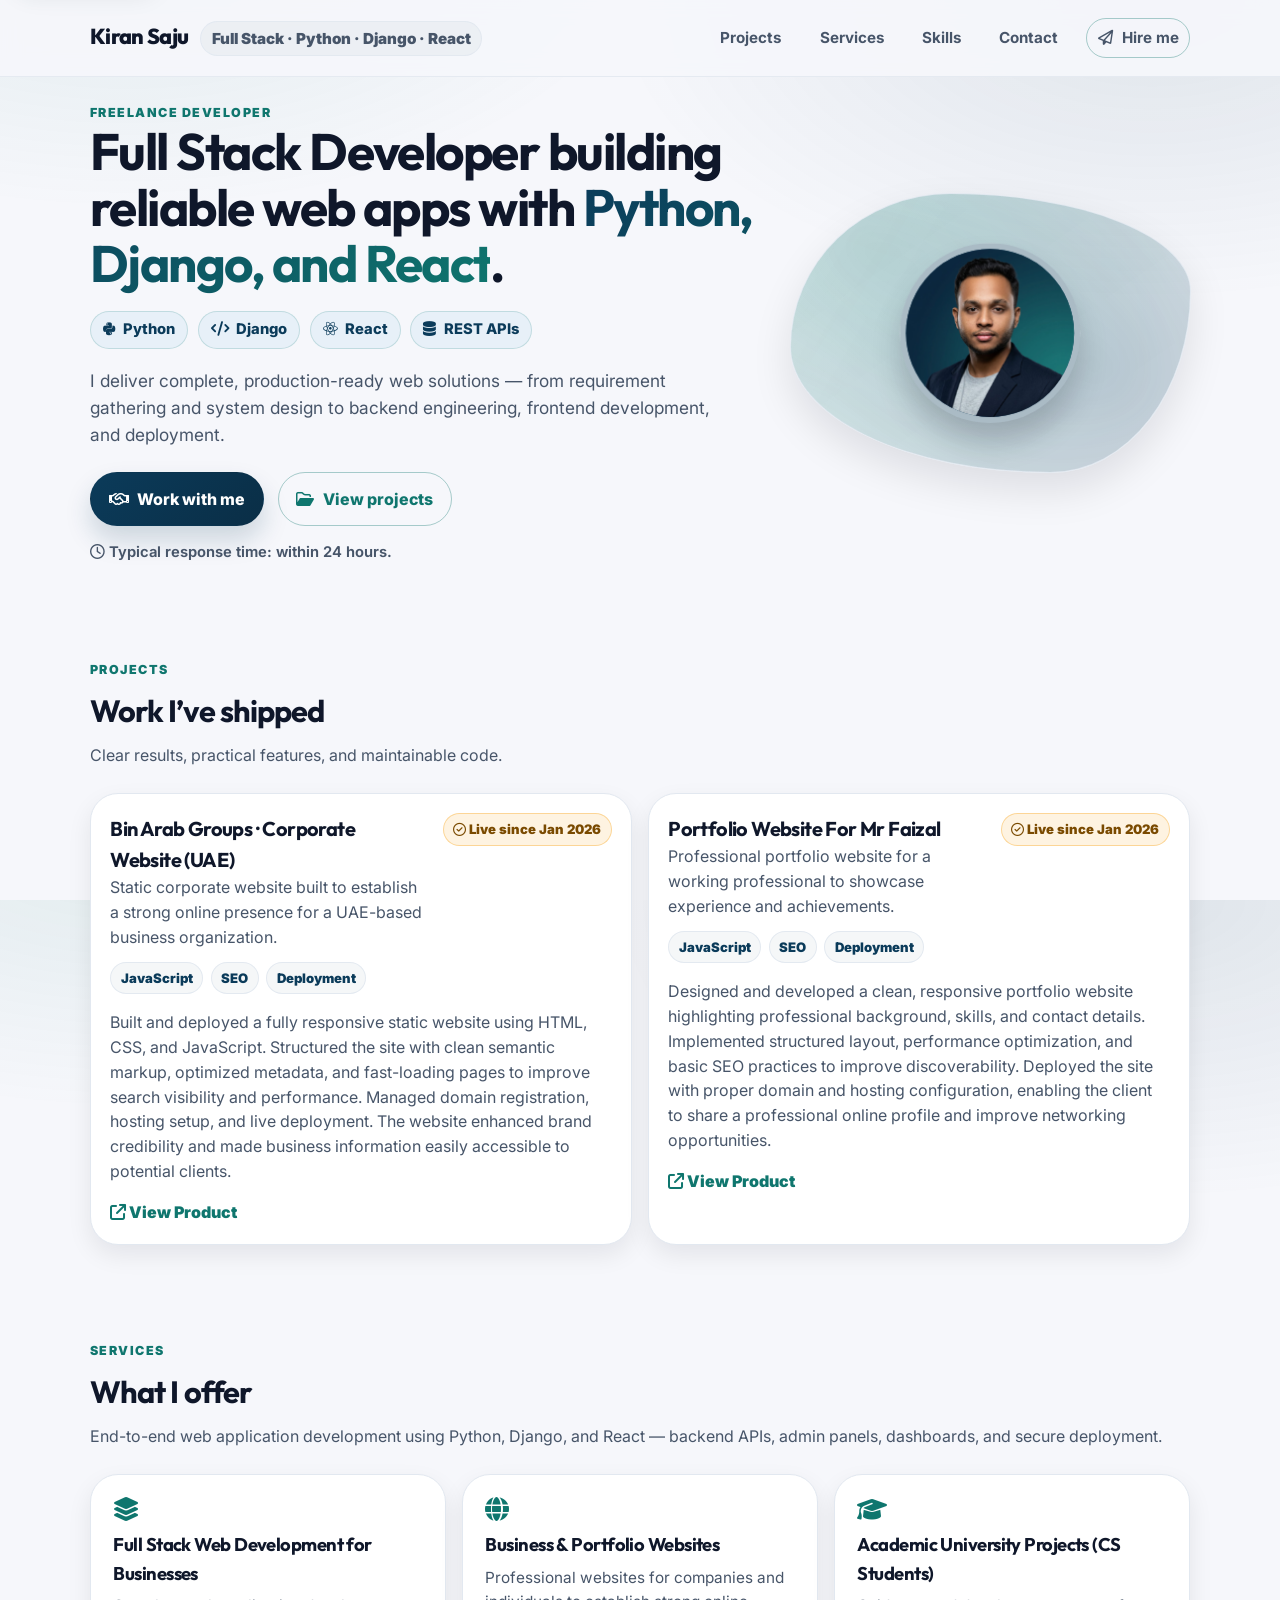
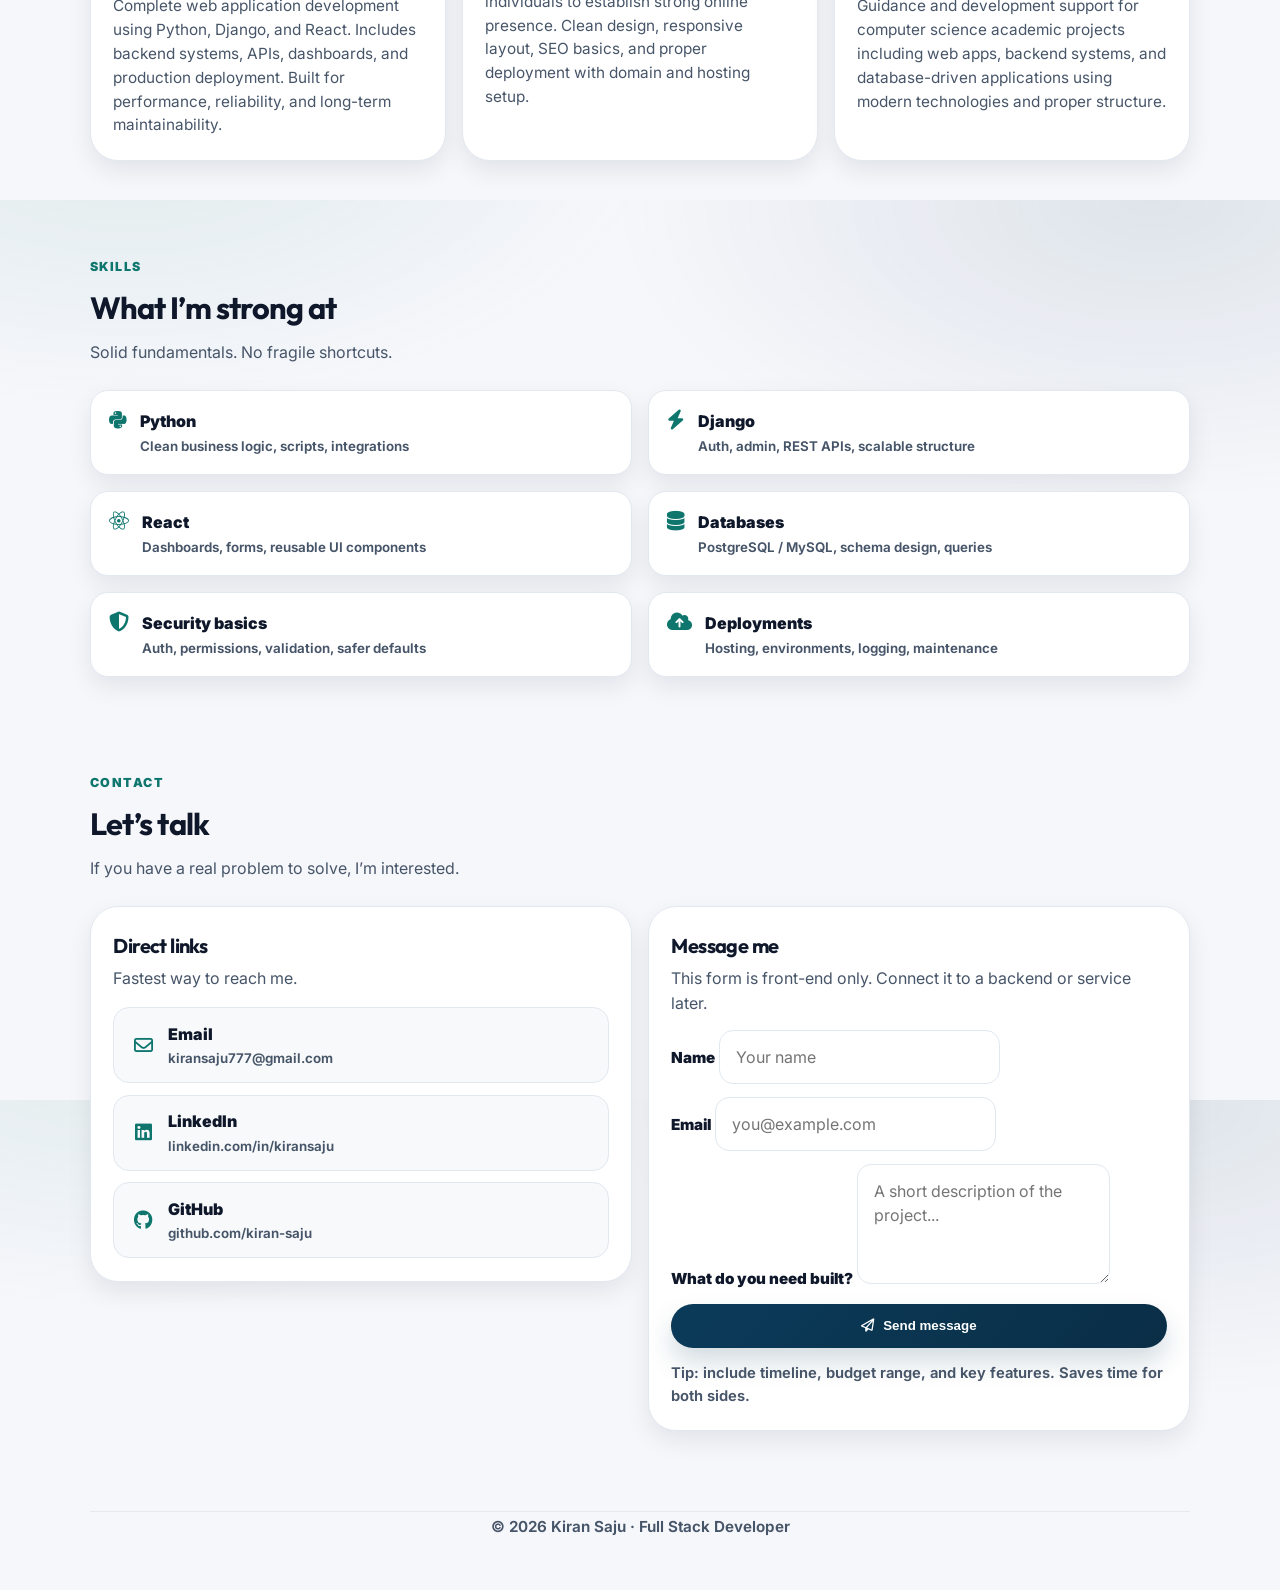
==== backup.html @ 9ad86339 "portfolio website uplaoding" ====
<!DOCTYPE html>
<html lang="en">
<head>
  <meta charset="UTF-8" />
  <meta name="viewport" content="width=device-width,initial-scale=1" />
  <meta name="description" content="Kiran Saju — Freelance Developer. Freelance projects, skills, and contact." />
  <!-- Canonical (change to your real domain when live) -->
<link rel="canonical" href="https://with.kiransaju.workers.dev/" />

<!-- Robots -->
<meta name="robots" content="index,follow,max-image-preview:large" />

<!-- Better title + description -->
<title>Kiran Saju | Freelance Developer</title>
<meta name="description" content="Kiran Saju is a freelance full stack developer specializing in Python, Django, and React. I build business websites, full-stack web apps, and CS academic projects. Contact me for work." />

<!-- Open Graph -->
<meta property="og:type" content="website" />
<meta property="og:title" content="Kiran Saju | Full Stack Developer (Python, Django, React)" />
<meta property="og:description" content="Freelance full stack developer specializing in Python, Django, React. Business websites, web apps, and CS academic projects." />
<meta property="og:url" content="https://with.kiransaju.workers.dev/" />
<meta property="og:image" content="https://with.kiransaju.workers.dev/resource/og-cover.png" />
<meta property="og:site_name" content="Kiran Saju" />

<!-- Twitter Card -->
<meta name="twitter:card" content="summary_large_image" />
<meta name="twitter:title" content="Kiran Saju | Full Stack Developer (Python, Django, React)" />
<meta name="twitter:description" content="Python/Django/React freelance developer. Business websites, web apps, and CS academic projects." />
<meta name="twitter:image" content="https://with.kiransaju.workers.dev/resource/og-cover.png"/>

<!-- Optional: Theme color -->
<meta name="theme-color" content="#0b3b5a" />

<!-- Preload hero image (optional but good if image is big) -->
<link rel="preload" as="image" href="resource/dp_kiran.jpg" />

<!-- Schema.org JSON-LD (edit URLs + sameAs) -->
<script type="application/ld+json">
{
  "@context": "https://schema.org",
  "@type": "Person",
  "name": "Kiran Saju",
  "jobTitle": "Full Stack Developer",
  "url": "https://with.kiransaju.workers.dev/",
  "image": "https://with.kiransaju.workers.dev/resource/dp_kiran.jpg",
  "email": "mailto:kiransaju777@gmail.com",
  "sameAs": [
    "https://www.linkedin.com/in/ksu/",
    "https://github.com/kiran-saju"
  ],
  "knowsAbout": ["Python", "Django", "React", "REST APIs", "PostgreSQL", "MySQL", "Web Development"]
}
</script>

  
  
  
  <title>Kiran Saju · Freelance Developer</title>
  <!-- Favicon -->
<link rel="icon" href="resource/favicon.ico" type="image/x-icon">
<link rel="shortcut icon" href="resource/favicon.ico" type="image/x-icon">


  <!-- Fonts -->
  <link rel="preconnect" href="https://fonts.googleapis.com">
  <link rel="preconnect" href="https://fonts.gstatic.com" crossorigin>
  <link href="https://fonts.googleapis.com/css2?family=Inter:wght@300..800&family=Outfit:wght@400..700&display=swap" rel="stylesheet">

  <!-- Font Awesome 6 (free) -->
  <link rel="stylesheet" href="https://cdnjs.cloudflare.com/ajax/libs/font-awesome/6.5.0/css/all.min.css">

  <style>
    /* =========================
       Design system
       ========================= */
    :root{
      --bg: #f6f7fb;
      --surface: #ffffff;
      --text: #0f172a;
      --muted: #475569;
      --border: #e2e8f0;

      --primary: #0b3b5a;
      --primary-2: #0f766e;
      --accent: #f59e0b;

      --shadow: 0 18px 40px rgba(2, 8, 23, .10);
      --shadow-soft: 0 10px 24px rgba(2, 8, 23, .08);

      --radius: 18px;
      --radius-lg: 28px;

      --container: 1100px;

      /* Fixed header height */
      --header-h: 76px;
    }

    *{ box-sizing: border-box; }
    html, body{ height: 100%; }
    body{
      margin: 0;
      font-family: Inter, system-ui, -apple-system, Segoe UI, Roboto, Arial, sans-serif;
      color: var(--text);
      background:
        radial-gradient(900px 500px at 10% -10%, rgba(15,118,110,.10), transparent 60%),
        radial-gradient(900px 500px at 90% 0%, rgba(11,59,90,.10), transparent 60%),
        var(--bg);
      line-height: 1.55;
      scroll-behavior: smooth;
    }

    a{ color: inherit; }
    img{ max-width: 100%; display: block; }

    .container{
      width: min(var(--container), calc(100% - 2rem));
      margin-inline: auto;
    }

    /* Better keyboard focus */
    :focus-visible{
      outline: 3px solid rgba(15,118,110,.35);
      outline-offset: 3px;
      border-radius: 10px;
    }

    /* Skip link */
    .skip-link{
      position: absolute;
      left: 12px;
      top: -60px;
      background: var(--surface);
      border: 1px solid var(--border);
      padding: .6rem .9rem;
      border-radius: 999px;
      box-shadow: var(--shadow-soft);
      z-index: 2000;
      transition: top .18s ease;
      text-decoration: none;
      font-weight: 700;
      color: var(--text);
    }
    .skip-link:focus{ top: 12px; }

    /* =========================
       Header / Nav
       ========================= */
    header{
      position: fixed;
      top: 0; left: 0;
      width: 100%;
      z-index: 1000;

      background: rgba(246,247,251,.92);
      backdrop-filter: blur(10px);
      border-bottom: 1px solid rgba(226,232,240,.85);
    }

    .nav{
      height: var(--header-h);
      display: flex;
      align-items: center;
      justify-content: space-between;
      gap: 1rem;
    }

    .brand{
      display: inline-flex;
      align-items: baseline;
      gap: .7rem;
      text-decoration: none;
      min-width: 0;
    }
    .brand .name{
      font-family: Outfit, Inter, sans-serif;
      font-weight: 800;
      letter-spacing: -0.03em;
      font-size: 1.35rem;
      white-space: nowrap;
    }
    .brand .tag{
      font-size: .95rem;
      color: var(--muted);
      border-left: 1px solid var(--border);
      padding-left: .7rem;
      white-space: nowrap;
      overflow: hidden;
      text-overflow: ellipsis;
      max-width: 380px;
    }

    .nav-links{
      display: flex;
      align-items: center;
      gap: 1.1rem;
      flex-wrap: wrap;
      justify-content: flex-end;
    }
    .nav-links a{
      text-decoration: none;
      color: var(--muted);
      font-weight: 700;
      font-size: .95rem;
      padding: .45rem .65rem;
      border-radius: 999px;
      transition: .18s ease;
    }
    .nav-links a:hover{
      color: var(--text);
      background: rgba(15,118,110,.08);
    }

    /* =========================
       Main / sections
       ========================= */
    main{
      padding-top: calc(var(--header-h) + 1.2rem);
      padding-bottom: 3rem;
    }
    section{ padding: 3rem 0; }

    .section-head{
      display: grid;
      gap: .5rem;
      margin-bottom: 1.6rem;
    }
    .kicker{
      color: var(--primary-2);
      font-weight: 900;
      letter-spacing: .12em;
      text-transform: uppercase;
      font-size: .78rem;
    }

    h1, h2, h3{
      font-family: Outfit, Inter, sans-serif;
      letter-spacing: -0.03em;
      margin: 0;
    }
    h2{ font-size: clamp(1.6rem, 2.4vw, 2.1rem); }
    p{ margin: 0; color: var(--muted); }

    .card{
      background: var(--surface);
      border: 1px solid var(--border);
      border-radius: var(--radius-lg);
      box-shadow: var(--shadow-soft);
    }

    /* =========================
       Buttons
       ========================= */
    .btn{
      display: inline-flex;
      align-items: center;
      justify-content: center;
      gap: .55rem;
      padding: .85rem 1.1rem;
      border-radius: 999px;
      border: 1px solid transparent;
      font-weight: 800;
      text-decoration: none;
      cursor: pointer;
      transition: .18s ease;
      white-space: nowrap;
    }
    .btn-primary{
      background: linear-gradient(135deg, var(--primary), #0a2e46);
      color: #fff;
      box-shadow: 0 14px 26px rgba(11,59,90,.18);
    }
    .btn-primary:hover{ transform: translateY(-2px); filter: brightness(1.03); }

    .btn-outline{
      background: transparent;
      border-color: rgba(15,118,110,.35);
      color: var(--primary-2);
    }
    .btn-outline:hover{
      background: rgba(15,118,110,.08);
      transform: translateY(-2px);
    }

    /* =========================
       Hero
       ========================= */
    .hero{
      display: grid;
      grid-template-columns: 1.25fr .75fr;
      gap: 2rem;
      align-items: center;
      padding-top: .5rem;
    }

    .hero-title{
      font-size: clamp(2.1rem, 4.2vw, 3.2rem);
      line-height: 1.1;
    }
    .highlight{
      background: linear-gradient(135deg, var(--primary), var(--primary-2));
      -webkit-background-clip: text;
      background-clip: text;
      color: transparent;
    }

    .badge-row{
      display: flex;
      flex-wrap: wrap;
      gap: .6rem;
      margin: 1.2rem 0;
    }
    .pill{
      display: inline-flex;
      align-items: center;
      gap: .45rem;
      background: rgba(2, 132, 199, .06);
      border: 1px solid rgba(15,118,110,.18);
      color: #0b3b5a;
      padding: .42rem .75rem;
      border-radius: 999px;
      font-weight: 800;
      font-size: .92rem;
    }

    .hero-lead{
      margin-top: .9rem;
      font-size: 1.08rem;
      max-width: 58ch;
    }
    .hero-cta{
      display: flex;
      gap: .85rem;
      flex-wrap: wrap;
      margin-top: 1.5rem;
    }

    /* =========================
       Animated avatar blob
       ========================= */
    .avatar{
      position: relative;
      overflow: hidden;

      padding: 1.3rem;
      border-radius: 40% 60% 35% 65% / 55% 35% 65% 45%;
      background: linear-gradient(145deg, rgba(15,118,110,.10), rgba(11,59,90,.08));
      border: 1px solid rgba(226,232,240,.9);
      box-shadow: var(--shadow);
      min-height: 280px;
      display: grid;
      place-items: center;

      animation: floatY 5.5s ease-in-out infinite, blobWave 9s ease-in-out infinite;
      transform: translateZ(0);
      will-change: transform, border-radius;
    }

    .avatar::before{
      content:"";
      position: absolute;
      inset: -30%;
      z-index: 0;
      background:
        radial-gradient(circle at 30% 30%, rgba(15,118,110,.28), transparent 60%),
        radial-gradient(circle at 70% 60%, rgba(11,59,90,.25), transparent 55%);
      filter: blur(18px);
      opacity: .75;
      animation: glowPulse 3.6s ease-in-out infinite;
      will-change: transform, opacity;
    }

    .avatar::after{
      content:"";
      position: absolute;
      inset: -40%;
      z-index: 1;
      background: linear-gradient(
        115deg,
        transparent 0%,
        rgba(255,255,255,.25) 40%,
        rgba(255,255,255,.08) 50%,
        transparent 60%
      );
      transform: translateX(-30%) rotate(6deg);
      animation: shineSweep 4.5s ease-in-out infinite;
      mix-blend-mode: screen;
      opacity: .55;
      pointer-events: none;
      will-change: transform, opacity;
    }

    .avatar > *{ position: relative; z-index: 2; }

    .avatar-inner{
      width: 180px;
      height: 180px;
      border-radius: 50%;
      overflow: hidden;
      display: flex;
      align-items: center;
      justify-content: center;

      background: #0b3b5a;
      border: 6px solid rgba(255,255,255,.65);
      box-shadow: 0 20px 30px rgba(2,8,23,.20);

      animation: innerDrift 5.5s ease-in-out infinite;
      will-change: transform;
    }

    .profile-pic{
      width: 100%;
      height: 100%;
      object-fit: cover;
      border-radius: 50%;
      display: block;
      transform: scale(1.02); /* tiny fill so no edge gaps */
    }
    .avatar:hover .profile-pic{ transform: scale(1.06); transition: transform .35s ease; }

    @keyframes floatY{
      0%, 100% { transform: translateY(0); }
      50%      { transform: translateY(-10px); }
    }
    @keyframes innerDrift{
      0%, 100% { transform: translateY(0) scale(1); }
      50%      { transform: translateY(6px) scale(1.01); }
    }
    @keyframes blobWave{
      0%, 100% { border-radius: 40% 60% 35% 65% / 55% 35% 65% 45%; }
      33%      { border-radius: 46% 54% 42% 58% / 45% 55% 38% 62%; }
      66%      { border-radius: 52% 48% 30% 70% / 58% 42% 62% 38%; }
    }
    @keyframes glowPulse{
      0%, 100% { opacity: .70; transform: scale(1); }
      50%      { opacity: .92; transform: scale(1.03); }
    }
    @keyframes shineSweep{
      0%   { transform: translateX(-45%) rotate(6deg); opacity: .25; }
      45%  { opacity: .60; }
      100% { transform: translateX(45%) rotate(6deg); opacity: .20; }
    }

    /* =========================
       Skills
       ========================= */
    .skills-grid{
      display: grid;
      grid-template-columns: repeat(12, 1fr);
      gap: 1rem;
    }
    .skill{
      grid-column: span 6;
      padding: 1.1rem;
      border-radius: var(--radius);
      background: var(--surface);
      border: 1px solid var(--border);
      box-shadow: var(--shadow-soft);
      display: flex;
      gap: .85rem;
      align-items: flex-start;
    }
    .skill i{
      font-size: 1.25rem;
      color: var(--primary-2);
      margin-top: .1rem;
    }
    .skill strong{
      display: block;
      font-weight: 900;
      color: var(--text);
      margin-bottom: .15rem;
    }
    .skill small{
      display: block;
      color: var(--muted);
      font-weight: 650;
    }
/* =========================
   Services
   ========================= */
.services-grid{
  display: grid;
  grid-template-columns: repeat(12, 1fr);
  gap: 1rem;
}

.service{
  grid-column: span 4;
  padding: 1.4rem;
  border-radius: var(--radius-lg);
  text-align: left;
}

.service-icon{
  font-size: 1.5rem;
  color: var(--primary-2);
  margin-bottom: .6rem;
}

.service h3{
  font-size: 1.15rem;
  margin-bottom: .4rem;
}

.service p{
  font-size: .96rem;
}

/* Responsive */
@media (max-width: 900px){
  .service{
    grid-column: span 12;
  }
}

    /* =========================
       Projects
       ========================= */
    .projects{
      display: grid;
      grid-template-columns: repeat(12, 1fr);
      gap: 1rem;
    }
    .project{
      grid-column: span 6;
      padding: 1.2rem;
      border-radius: var(--radius-lg);
    }
    .project .top{
      display: flex;
      align-items: flex-start;
      justify-content: space-between;
      gap: 1rem;
      margin-bottom: .75rem;
    }
    .project h3{ font-size: 1.25rem; }
    .project .meta{
      display: flex;
      flex-wrap: wrap;
      gap: .45rem;
      margin: .75rem 0 1rem;
    }
    .tag{
      font-size: .82rem;
      font-weight: 900;
      padding: .32rem .6rem;
      border-radius: 999px;
      border: 1px solid rgba(226,232,240,.9);
      background: rgba(11,59,90,.04);
      color: #0b3b5a;
      white-space: nowrap;
    }
    .status{
      font-size: .82rem;
      font-weight: 950;
      padding: .32rem .6rem;
      border-radius: 999px;
      border: 1px solid rgba(245,158,11,.35);
      background: rgba(245,158,11,.12);
      color: #7a4a00;
      white-space: nowrap;
    }
    .project .links{
      display: flex;
      gap: .75rem;
      flex-wrap: wrap;
      margin-top: 1rem;
    }
    .link{
      color: var(--primary-2);
      text-decoration: none;
      font-weight: 900;
    }
    .link:hover{ text-decoration: underline; }

    /* =========================
       Contact
       ========================= */
    .contact-wrap{
      display: grid;
      grid-template-columns: 1fr 1fr;
      gap: 1rem;
      align-items: start;
    }
    .contact-card{ padding: 1.4rem; }

    .contact-list{
      display: grid;
      gap: .7rem;
      margin-top: 1rem;
    }
    .contact-item{
      display: flex;
      gap: .75rem;
      align-items: center;
      padding: .85rem 1rem;
      border-radius: 16px;
      border: 1px solid var(--border);
      background: rgba(11,59,90,.03);
      text-decoration: none;
      transition: transform .18s ease, background .18s ease, border-color .18s ease;
    }
    .contact-item:hover{
      transform: translateY(-2px);
      border-color: rgba(15,118,110,.25);
      background: rgba(15,118,110,.05);
    }
    .contact-item i{
      color: var(--primary-2);
      font-size: 1.2rem;
      width: 1.6rem;
      text-align: center;
    }
    .contact-item span{
      font-weight: 900;
      color: var(--text);
    }
    .contact-item small{
      display: block;
      color: var(--muted);
      font-weight: 650;
      margin-top: .1rem;
    }

    form{
      display: grid;
      gap: .8rem;
      margin-top: .9rem;
    }
    label{ font-weight: 900; color: var(--text); font-size: .95rem; }
    input, textarea{
      font: inherit;
      padding: .85rem .95rem;
      border-radius: 14px;
      border: 1px solid var(--border);
      background: white;
      outline: none;
    }
    input:focus, textarea:focus{
      border-color: rgba(15,118,110,.55);
      box-shadow: 0 0 0 4px rgba(15,118,110,.12);
    }
    textarea{ min-height: 120px; resize: vertical; }

    .note{
      margin-top: .9rem;
      color: var(--muted);
      font-weight: 650;
      font-size: .92rem;
    }

    /* =========================
       Footer
       ========================= */
    .site-footer{
      padding: 0.35rem 0;
      border-top: 1px solid rgba(226,232,240,.85);
      color: var(--muted);
      margin-top: 2rem;
    }
    .footer-row{
      display: flex;
      justify-content: center;
      align-items: center;
      font-weight: 650;
      font-size: 0.95rem;
      line-height: 1.2;
    }

    /* =========================
       Reveal animation (safe)
       ========================= */
    .reveal{ opacity: 1; transform: none; }          /* default visible */
    .js .reveal{
      opacity: 0;
      transform: translateY(16px);
      transition: opacity .55s ease, transform .55s ease;
    }
    .js .reveal.is-visible{
      opacity: 1;
      transform: translateY(0);
    }

    @media (prefers-reduced-motion: reduce){
      .js .reveal{ opacity: 1; transform: none; transition: none; }
      .avatar, .avatar::before, .avatar::after, .avatar-inner{ animation: none !important; }
      body{ scroll-behavior: auto; }
    }

    /* =========================
       Responsive
       ========================= */
    @media (max-width: 900px){
      :root{ --header-h: 72px; }
      .hero{ grid-template-columns: 1fr; }
      .contact-wrap{ grid-template-columns: 1fr; }
      .project{ grid-column: span 12; }
      .skill{ grid-column: span 12; }
      .brand .tag{ display: none; }
    }

    /* =========================
   Mobile Navigation
   ========================= */
.nav-toggle{
  display: none;
  align-items: center;
  justify-content: center;
  gap: .45rem;
  padding: .55rem .75rem;
  border-radius: 999px;
  border: 1px solid rgba(226,232,240,.95);
  background: var(--surface);
  color: var(--text);
  font-weight: 900;
  cursor: pointer;
  box-shadow: var(--shadow-soft);
}

.nav-toggle i{ font-size: 1.05rem; }

/* Smooth dropdown area */
.nav-links{
  transition: max-height .22s ease, opacity .22s ease, transform .22s ease;
}

/* =========================
   Responsive adjustments
   ========================= */
@media (max-width: 900px){
  :root{ --header-h: 72px; }

  .brand .tag{ display: none; }

  /* Hero stacks (already) */
  .hero{ grid-template-columns: 1fr; }
  .avatar{ order: -1; } /* avatar above text on mobile; remove if you prefer below */

  .projects{ grid-template-columns: 1fr; }
  .project{ grid-column: auto; }

  .skills-grid{ grid-template-columns: 1fr; }
  .skill{ grid-column: auto; }

  .contact-wrap{ grid-template-columns: 1fr; }

  /* Make pills wrap nicely */
  .pill{ font-size: .9rem; }

  /* Reduce section padding a bit */
  section{ padding: 2.3rem 0; }
}

/* Mobile header behavior */
@media (max-width: 760px){

  /* Row 1: brand (left) + menu button (right)
     Row 2: dropdown links full width */
  .nav{
    height: auto;
    padding: .7rem 0;

    display: grid;
    grid-template-columns: 1fr auto;   /* brand left, toggle right */
    align-items: center;
    gap: .75rem;
  }

  /* brand stays left, avoid overflow */
  .brand{
    min-width: 0;
  }
  .brand .name{
    font-size: 1.2rem;
    white-space: nowrap;
    overflow: hidden;
    text-overflow: ellipsis;
  }

  /* show hamburger and force right alignment */
  .nav-toggle{
    display: inline-flex;
    justify-self: end;
    margin-left: auto;
  }

  /* dropdown panel under row 1, takes full width */
  .nav-links{
    grid-column: 1 / -1;              /* span both columns */
    width: 100%;

    display: grid;
    gap: .35rem;

    max-height: 0;
    overflow: hidden;
    opacity: 0;
    transform: translateY(-6px);
    padding: 0;
  }

  /* Open state */
  header.nav-open .nav-links{
    max-height: 320px;
    opacity: 1;
    transform: translateY(0);
    padding-top: .6rem;
  }

  .nav-links a{
    display: flex;
    justify-content: center;
    width: 100%;
    padding: .75rem .9rem;
    border-radius: 14px;
    background: rgba(11,59,90,.03);
    border: 1px solid rgba(226,232,240,.9);
  }

  .nav-links a.btn{
    background: transparent;
    border-radius: 999px;
  }

  /* IMPORTANT: remove the old flex rule that caused overlap */
  .brand{ flex: unset; }              /* overrides old ".brand{flex:1}" */
}


  </style>
</head>

<body>
  <a class="skip-link" href="#main">Skip to content</a>

<header id="site-header">
  <div class="container">
    <nav class="nav" aria-label="Primary navigation">
      <a class="brand" href="#home">
        <span class="name">Kiran Saju</span>
        <span class="tag">Full Stack · Python · Django · React</span>
      </a>

      <!-- Mobile toggle -->
      <button class="nav-toggle" id="navToggle" aria-expanded="false" aria-controls="primaryNav">
        <i class="fa-solid fa-bars"></i>
        <span>Menu</span>
      </button>

      <div class="nav-links" id="primaryNav">
        <a href="#projects">Projects</a>
        <a href="#services">Services</a>
        <a href="#skills">Skills</a>
        <a href="#contact">Contact</a>
        <a class="btn btn-outline" href="#contact">
          <i class="fa-regular fa-paper-plane"></i> Hire me
        </a>
      </div>

    </nav>
  </div>
</header>

  <main id="main" class="container">
    <!-- HERO -->
    <section id="home" class="hero">
      <div class="reveal">
        <div class="kicker">Freelance Developer</div>

      <h1 class="hero-title">
        Full Stack Developer building reliable web apps with
        <span class="highlight">Python, Django, and React</span>.
      </h1>


        <div class="badge-row" aria-label="Tech stack badges">
          <span class="pill"><i class="fa-brands fa-python"></i> Python</span>
          <span class="pill"><i class="fa-solid fa-code"></i> Django</span>
          <span class="pill"><i class="fa-brands fa-react"></i> React</span>
          <span class="pill"><i class="fa-solid fa-database"></i> REST APIs</span>
        </div>

        <p class="hero-lead">
       I deliver complete, production-ready web solutions — 
       from requirement gathering and system design to backend engineering, frontend development, and deployment.
        </p>

        <div class="hero-cta">
          <a class="btn btn-primary" href="#contact">
            <i class="fa-regular fa-handshake"></i> Work with me
          </a>
          <a class="btn btn-outline" href="#projects">
            <i class="fa-regular fa-folder-open"></i> View projects
          </a>
        </div>

        <p class="note">
          <i class="fa-regular fa-clock"></i> Typical response time: within 24 hours.
        </p>
      </div>

      <div class="avatar reveal">
        <div class="avatar-inner">
        <img
          src="resource/dp_kiran.jpg"
          alt="Kiran Saju — Full Stack Developer"
          class="profile-pic"
          loading="lazy"
          decoding="async"
          width="180"
          height="180"
        />
        </div>
      </div>
    </section>

    <!-- PROJECTS -->
    <section id="projects">
      <div class="section-head reveal">
        <div class="kicker">Projects</div>
        <h2>Work I’ve shipped</h2>
        <p>Clear results, practical features, and maintainable code.</p>
      </div>

      <div class="projects">
        <article class="card project reveal">
          <div class="top">
            <div>
              <h3>Bin Arab Groups · Corporate Website (UAE)</h3>
              <p>Static corporate website built to establish a strong online presence for a UAE-based business organization.</p>
            </div>
            <span class="status"><i class="fa-regular fa-circle-check"></i> Live since Jan 2026</span>
          </div>

          <div class="meta" aria-label="Project tags">
            <span class="tag">JavaScript</span>
            <span class="tag">SEO</span>
            <span class="tag">Deployment</span>
          </div>

          <p>
           Built and deployed a fully responsive static website using HTML, CSS, and JavaScript. Structured the site with clean semantic markup, optimized metadata, and fast-loading pages to improve search visibility and performance. Managed domain registration, hosting setup, and live deployment. The website enhanced brand credibility and made business information easily accessible to potential clients.
          </p>

          <div class="links">
          <a class="link" href="https://binarab.net/" target="_blank" rel="noopener"
            aria-label="Visit Bin Arab Groups website (opens in a new tab)">
            <i class="fa-solid fa-arrow-up-right-from-square"></i> View Product
          </a>
          </div>
        </article>

        <article class="card project reveal">
          <div class="top">
            <div>
              <h3>Portfolio Website For Mr Faizal</h3>
              <p>Professional portfolio website for a working professional to showcase experience and achievements.</p>
            </div>
            <span class="status"><i class="fa-regular fa-circle-check"></i> Live since Jan 2026</span>
          </div>

          <div class="meta">
            <span class="tag">JavaScript</span>
            <span class="tag">SEO</span>
            <span class="tag">Deployment</span>
          </div>

          <p>
            Designed and developed a clean, responsive portfolio website highlighting professional background, skills, and contact details. 
            Implemented structured layout, performance optimization, and basic SEO practices to improve discoverability. Deployed the site with proper domain and hosting configuration, enabling the client to share a professional online profile and improve networking opportunities.
          </p>

          <div class="links"> 
            <a class="link" href="#" target="_blank" rel="noopener"><i class="fa-solid fa-arrow-up-right-from-square"></i> View Product</a>
          </div>
        </article>
      </div>
    </section>
        <!-- SERVICES -->
<section id="services">
  <div class="section-head reveal">
    <div class="kicker">Services</div>
    <h2>What I offer</h2>
    <p>
  End-to-end web application development using Python, Django, and React —
  backend APIs, admin panels, dashboards, and secure deployment.
</p>

  </div>

  <div class="services-grid">

    <!-- Full Stack Development -->
    <div class="card service reveal">
      <i class="fa-solid fa-layer-group service-icon"></i>
      <h3>Full Stack Web Development for Businesses</h3>
      <p>
        Complete web application development using Python, Django, and React.
        Includes backend systems, APIs, dashboards, and production deployment.
        Built for performance, reliability, and long-term maintainability.
      </p>
    </div>

    <!-- Business Websites -->
    <div class="card service reveal">
      <i class="fa-solid fa-globe service-icon"></i>
      <h3>Business & Portfolio Websites</h3>
      <p>
        Professional websites for companies and individuals to establish
        strong online presence. Clean design, responsive layout, SEO basics,
        and proper deployment with domain and hosting setup.
      </p>
    </div>

    <!-- Academic Projects -->
    <div class="card service reveal">
      <i class="fa-solid fa-graduation-cap service-icon"></i>
      <h3>Academic University Projects (CS Students)</h3>
      <p>
        Guidance and development support for computer science academic
        projects including web apps, backend systems, and database-driven
        applications using modern technologies and proper structure.
      </p>
    </div>

  </div>
</section>
    <!-- SKILLS -->
    <section id="skills">
      <div class="section-head reveal">
        <div class="kicker">Skills</div>
        <h2>What I’m strong at</h2>
        <p>Solid fundamentals. No fragile shortcuts.</p>
      </div>

      <div class="skills-grid">
        <div class="skill reveal">
          <i class="fa-brands fa-python"></i>
          <div>
            <strong>Python</strong>
            <small>Clean business logic, scripts, integrations</small>
          </div>
        </div>

        <div class="skill reveal">
          <i class="fa-solid fa-bolt"></i>
          <div>
            <strong>Django</strong>
            <small>Auth, admin, REST APIs, scalable structure</small>
          </div>
        </div>

        <div class="skill reveal">
          <i class="fa-brands fa-react"></i>
          <div>
            <strong>React</strong>
            <small>Dashboards, forms, reusable UI components</small>
          </div>
        </div>

        <div class="skill reveal">
          <i class="fa-solid fa-database"></i>
          <div>
            <strong>Databases</strong>
            <small>PostgreSQL / MySQL, schema design, queries</small>
          </div>
        </div>

        <div class="skill reveal">
          <i class="fa-solid fa-shield-halved"></i>
          <div>
            <strong>Security basics</strong>
            <small>Auth, permissions, validation, safer defaults</small>
          </div>
        </div>

        <div class="skill reveal">
          <i class="fa-solid fa-cloud-arrow-up"></i>
          <div>
            <strong>Deployments</strong>
            <small>Hosting, environments, logging, maintenance</small>
          </div>
        </div>
      </div>
    </section>



    <!-- CONTACT -->
    <section id="contact">
      <div class="section-head reveal">
        <div class="kicker">Contact</div>
        <h2>Let’s talk</h2>
        <p>If you have a real problem to solve, I’m interested.</p>
      </div>

      <div class="contact-wrap">
        <div class="card contact-card reveal">
          <h3 style="font-size:1.25rem; margin:0;">Direct links</h3>
          <p style="margin-top:.35rem;">Fastest way to reach me.</p>

          <div class="contact-list">
           <a class="contact-item"
   href="https://mail.google.com/mail/?view=cm&to=kiransaju777@gmail.com"
   target="_blank">

              <i class="fa-regular fa-envelope"></i>
              <div>
                <span>Email</span>
                <small>kiransaju777@gmail.com</small>
              </div>
            </a>

            <a class="contact-item" href="https://www.linkedin.com/in/ksu/" target="_blank" rel="noopener">
              <i class="fa-brands fa-linkedin"></i>
              <div>
                <span>LinkedIn</span>
                <small>linkedin.com/in/kiransaju</small>
              </div>
            </a>

            <a class="contact-item" href="https://github.com/kiran-saju" target="_blank" rel="noopener">
              <i class="fa-brands fa-github"></i>
              <div>
                <span>GitHub</span>
                <small>github.com/kiran-saju</small>
              </div>
            </a>
          </div>
        </div>

        <div class="card contact-card reveal">
          <h3 style="font-size:1.25rem; margin:0;">Message me</h3>
          <p style="margin-top:.35rem;">This form is front-end only. Connect it to a backend or service later.</p>

          <form action="https://formspree.io/f/mbdakoek" method="post">
            <div>
              <label for="name">Name</label>
              <input id="name" name="name" type="text" placeholder="Your name" required />
            </div>

            <div>
              <label for="email">Email</label>
              <input id="email" name="email" type="email" placeholder="you@example.com" required />
            </div>

            <div>
              <label for="message">What do you need built?</label>
              <textarea id="message" name="message" placeholder="A short description of the project..." required></textarea>
            </div>

            <button class="btn btn-primary" type="submit">
              <i class="fa-regular fa-paper-plane"></i> Send message
            </button>
          </form>

          <p class="note">Tip: include timeline, budget range, and key features. Saves time for both sides.</p>
        </div>
      </div>
    </section>

    <footer class="site-footer">
      <div class="container footer-row">
        <div>© <span id="year"></span> Kiran Saju · Full Stack Developer</div>
      </div>
    </footer>
  </main>

  <script>
    // Flag JS for safe reveal animations
    document.documentElement.classList.add('js');

    // Reveal on scroll
    const els = document.querySelectorAll('.reveal');
    const io = new IntersectionObserver((entries, obs) => {
      for (const e of entries) {
        if (e.isIntersecting) {
          e.target.classList.add('is-visible');
          obs.unobserve(e.target);
        }
      }
    }, { threshold: 0.12 });
    els.forEach(el => io.observe(el));

    // Dynamic year
    document.getElementById("year").textContent = new Date().getFullYear();

      // Mobile nav toggle
  const header = document.getElementById('site-header');
  const toggle = document.getElementById('navToggle');
  const nav = document.getElementById('primaryNav');

  toggle?.addEventListener('click', () => {
    const open = header.classList.toggle('nav-open');
    toggle.setAttribute('aria-expanded', open ? 'true' : 'false');
    toggle.querySelector('i').className = open ? 'fa-solid fa-xmark' : 'fa-solid fa-bars';
  });

  // Close menu when a link is clicked (mobile)
  nav?.querySelectorAll('a[href^="#"]').forEach(a => {
    a.addEventListener('click', () => {
      header.classList.remove('nav-open');
      toggle.setAttribute('aria-expanded', 'false');
      toggle.querySelector('i').className = 'fa-solid fa-bars';
    });
  });
  </script>
  <script>
  // Optional: prevent empty hash links from being indexed as separate URLs
  if (location.hash === "#") history.replaceState(null, "", location.pathname);
</script>

</body>
</html>
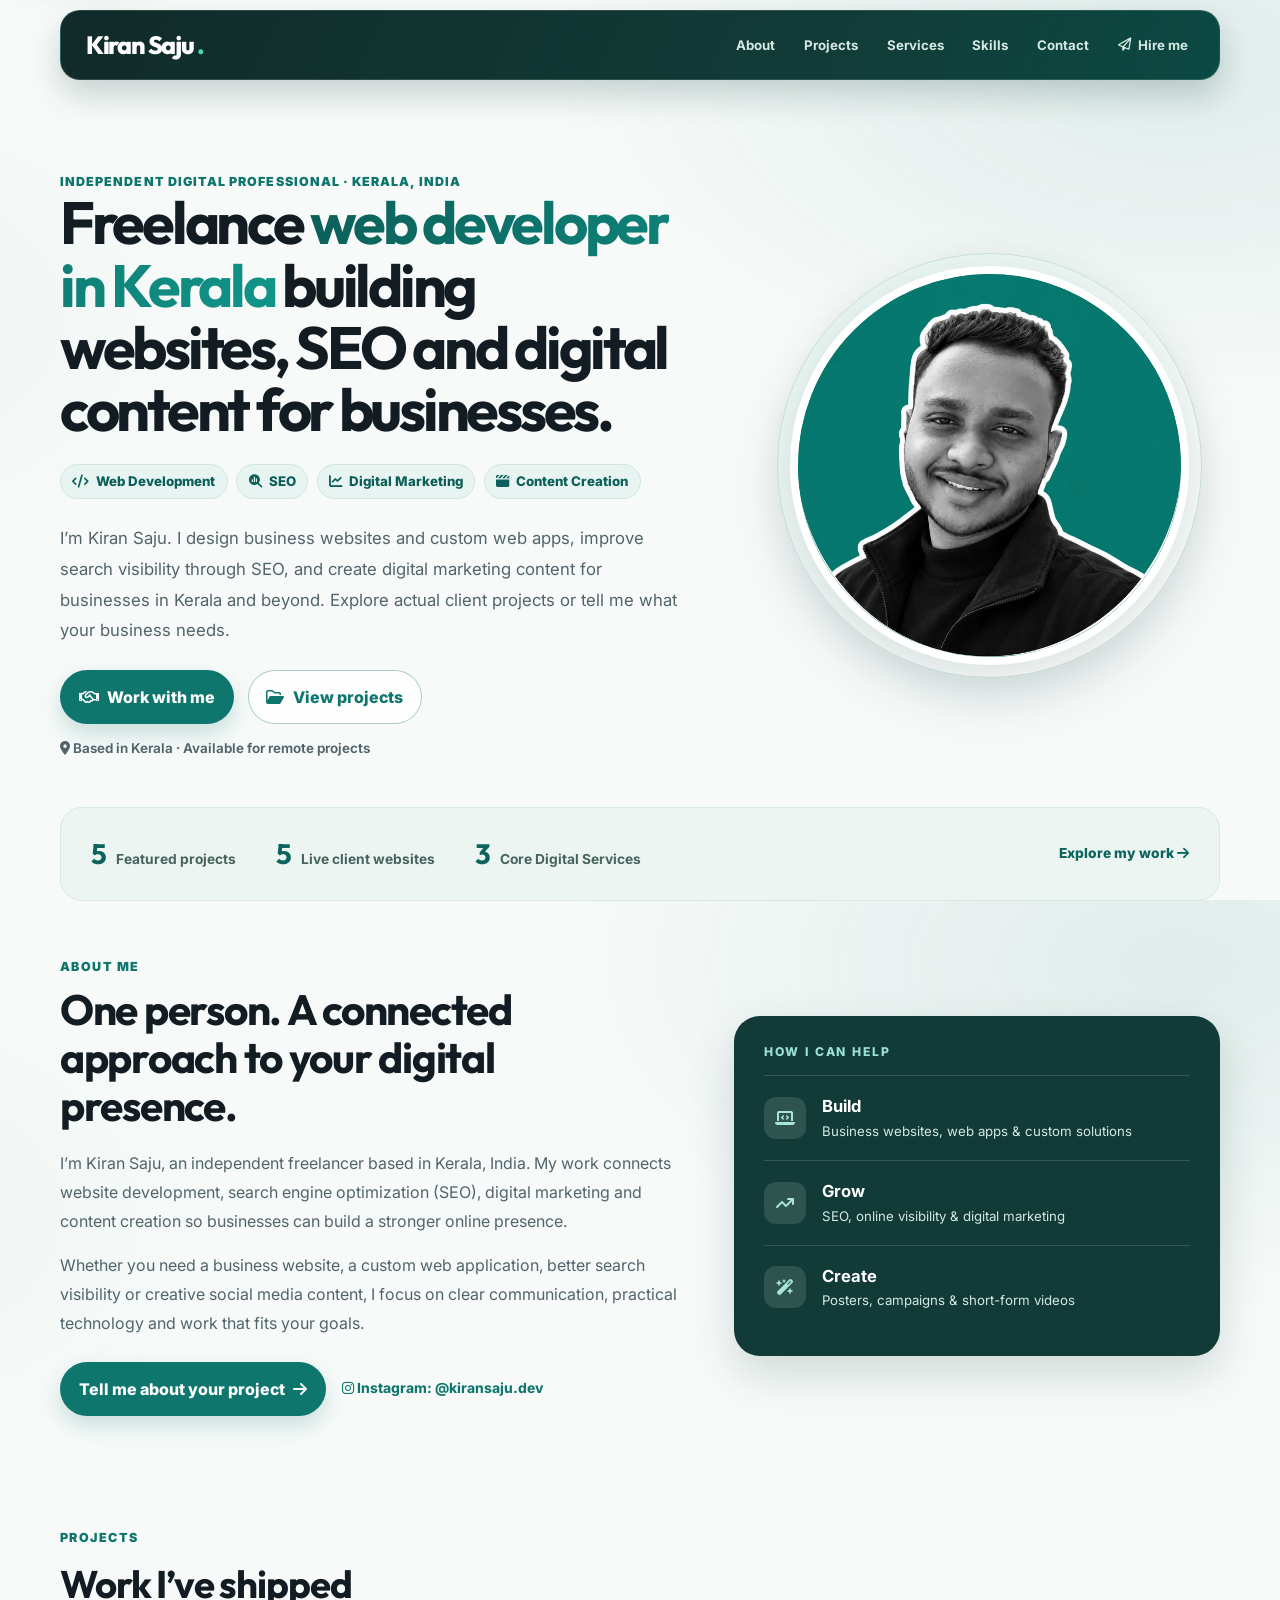
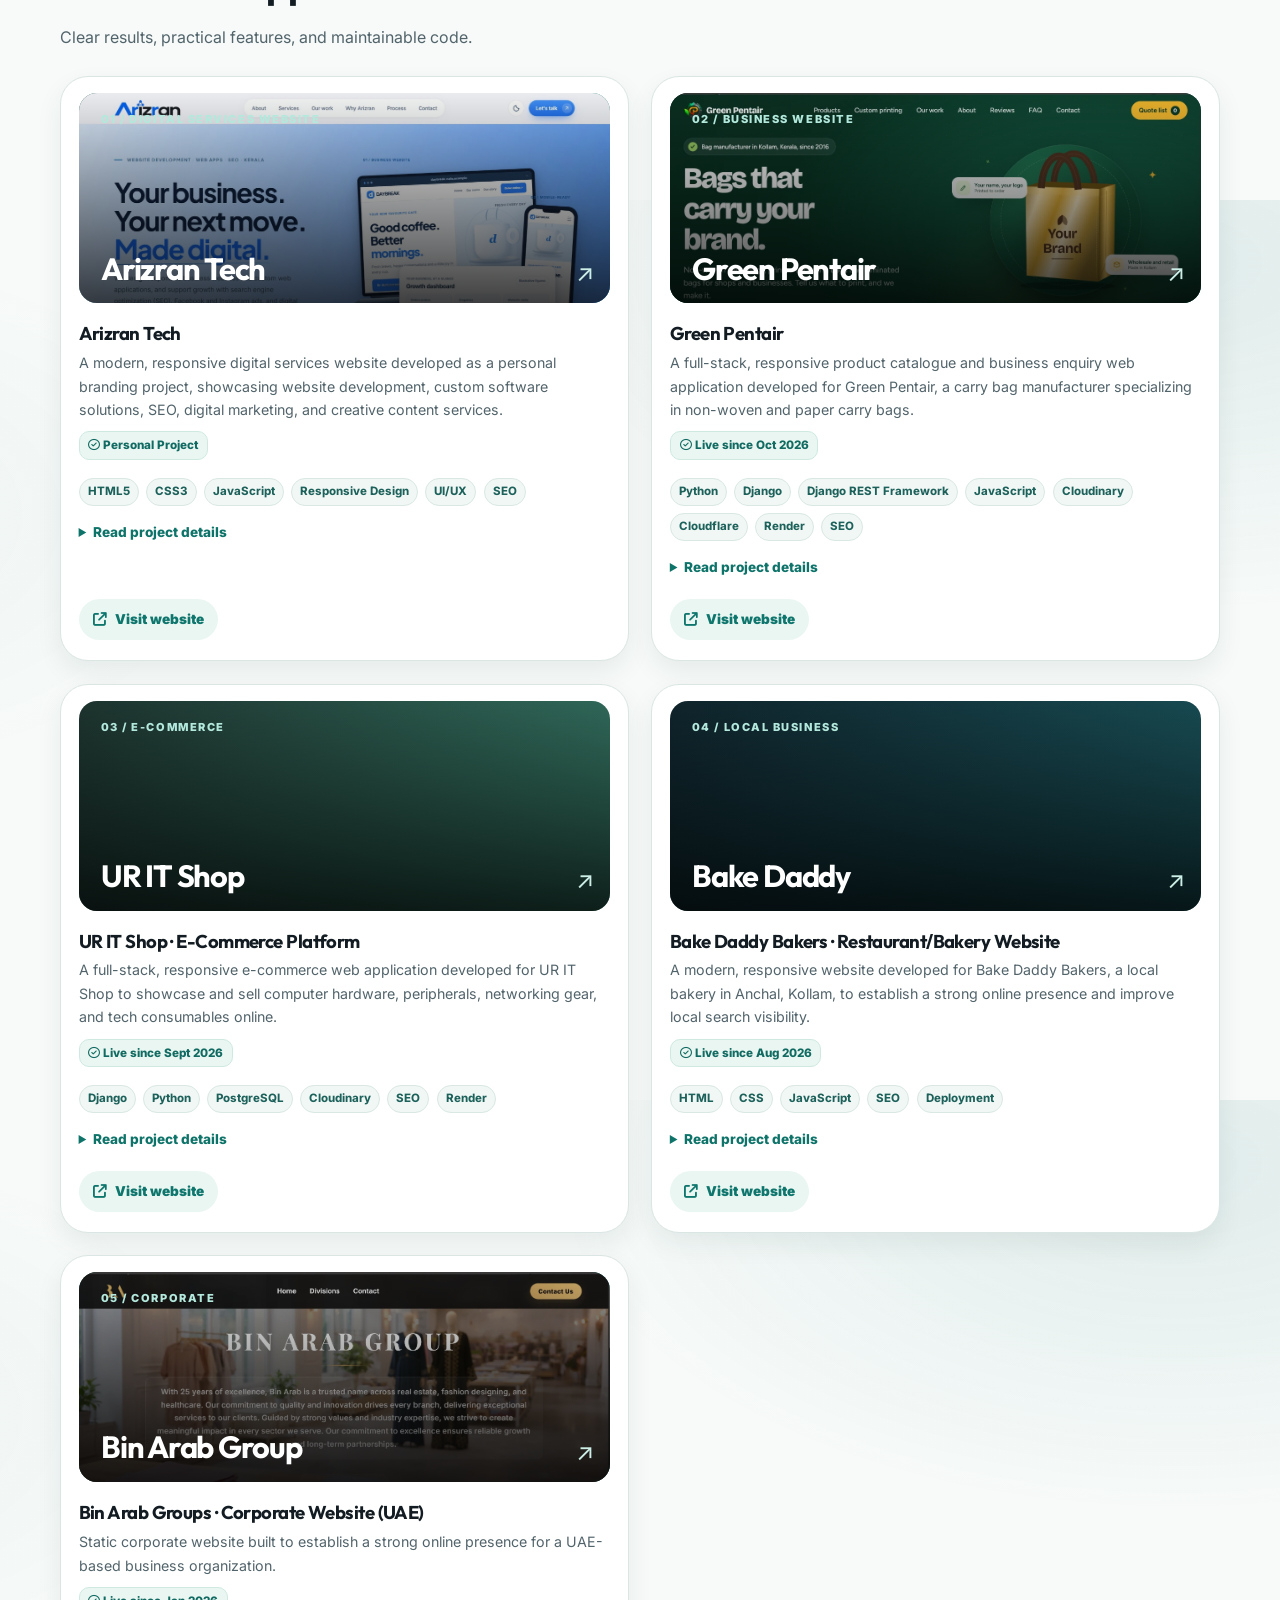
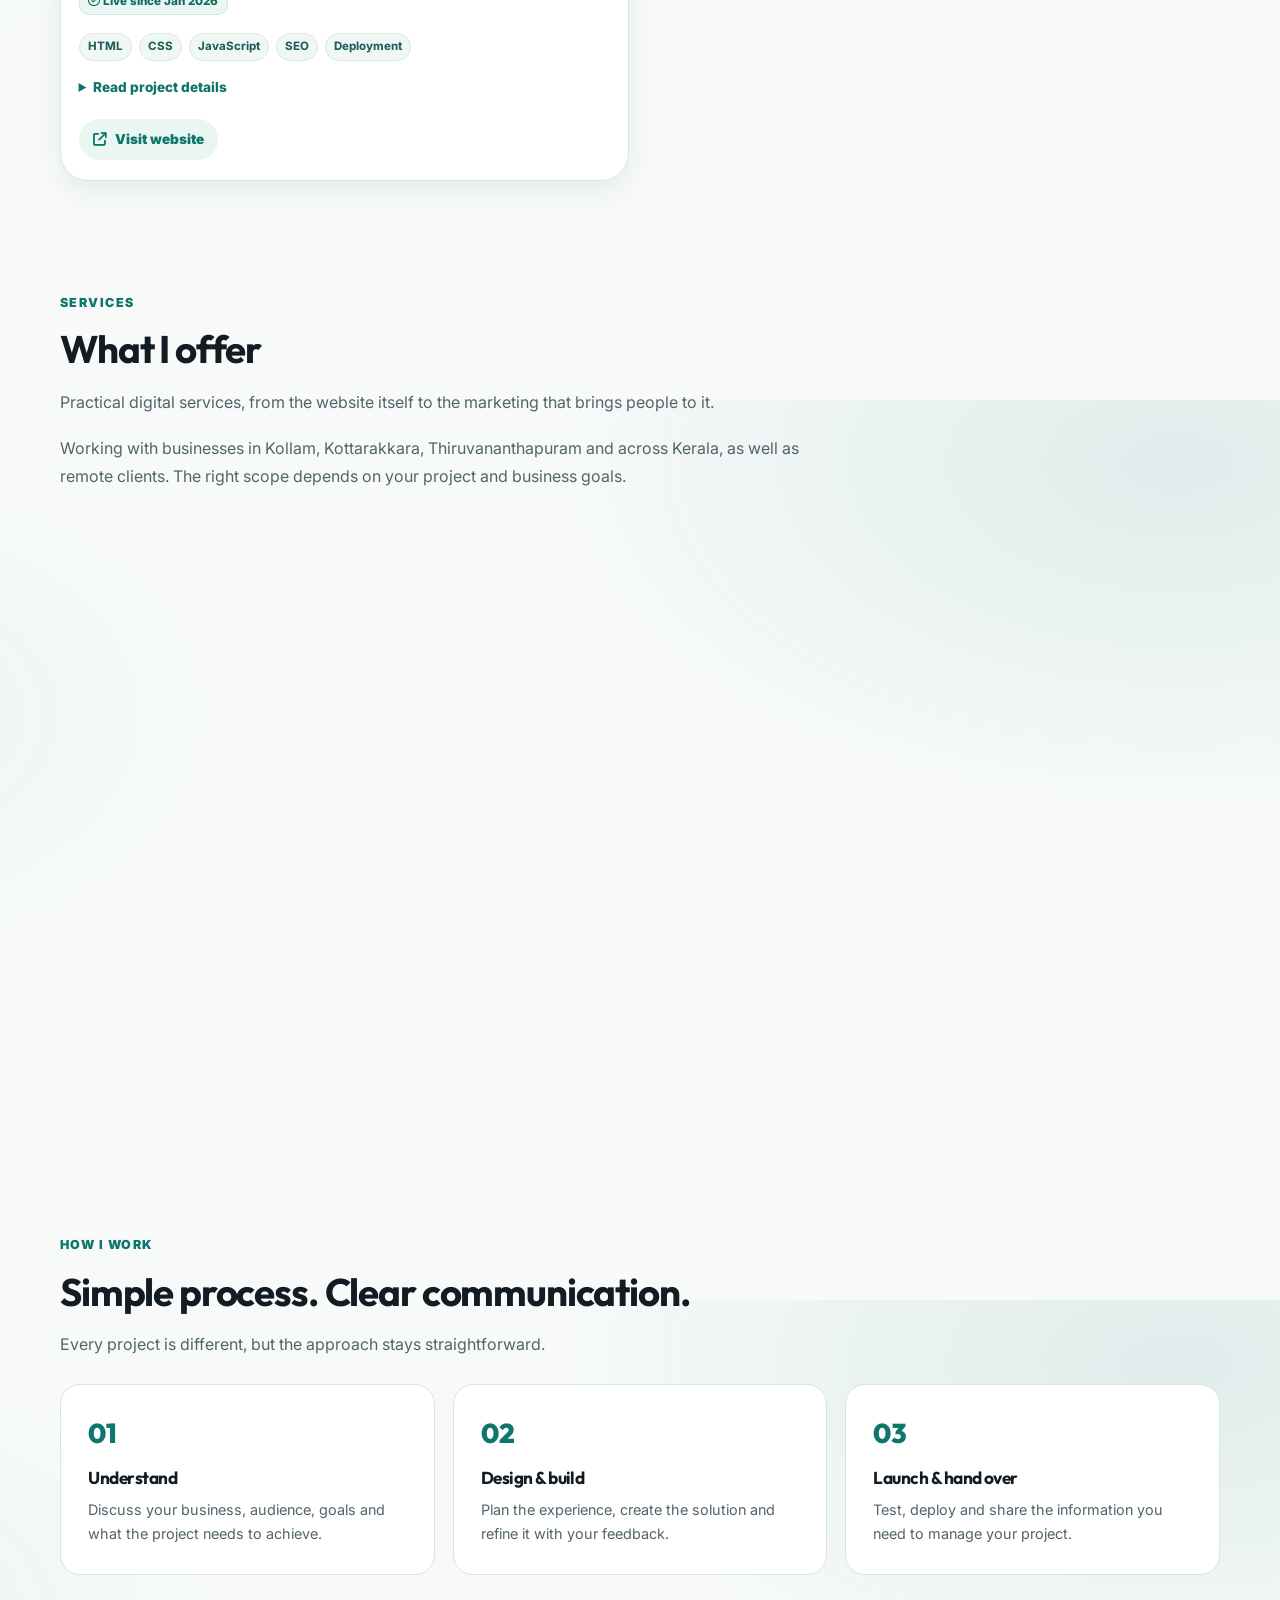
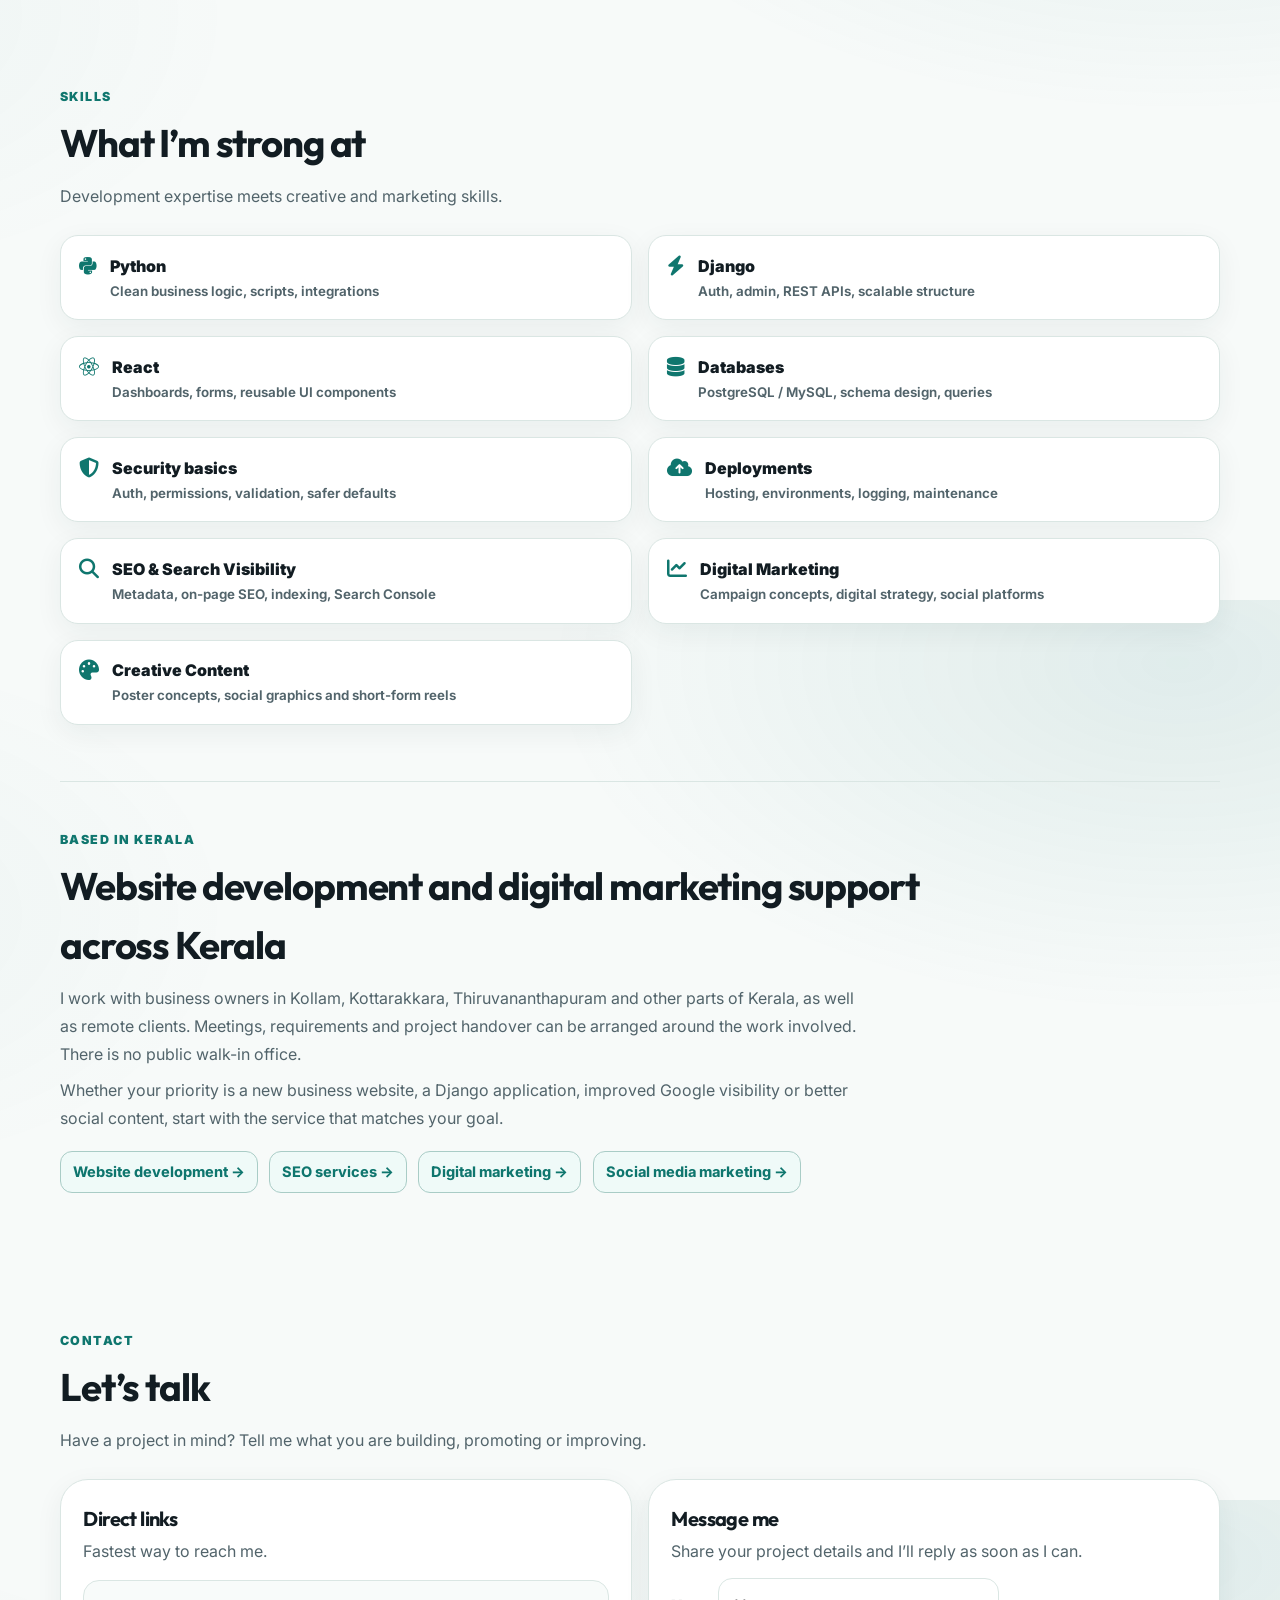
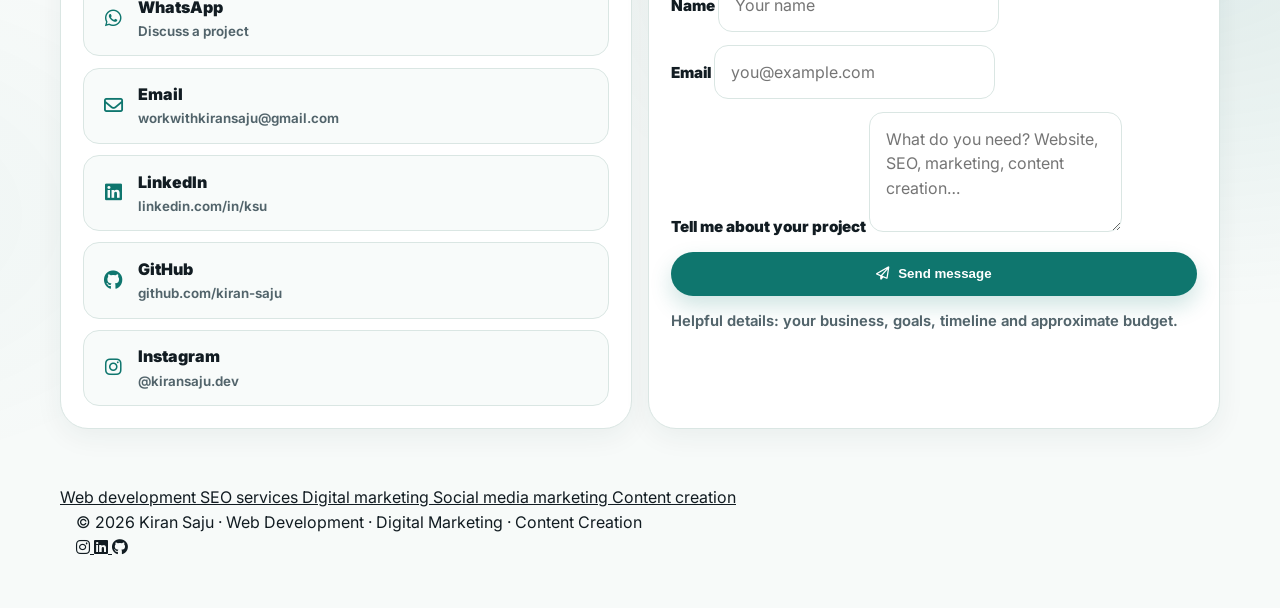
==== commit 181aec96: "Redesign navbar and footer, improve Google reviews section" ====
--- a/backup.html
+++ b/backup.html
@@ -1,1216 +1,1194 @@
 <!DOCTYPE html>
 <html lang="en">
-<head>
-  <meta charset="UTF-8" />
-  <meta name="viewport" content="width=device-width,initial-scale=1" />
-  <meta name="description" content="Kiran Saju — Freelance Developer. Freelance projects, skills, and contact." />
-  <!-- Canonical (change to your real domain when live) -->
-<link rel="canonical" href="https://with.kiransaju.workers.dev/" />
-
-<!-- Robots -->
-<meta name="robots" content="index,follow,max-image-preview:large" />
-
-<!-- Better title + description -->
-<title>Kiran Saju | Freelance Developer</title>
-<meta name="description" content="Kiran Saju is a freelance full stack developer specializing in Python, Django, and React. I build business websites, full-stack web apps, and CS academic projects. Contact me for work." />
-
-<!-- Open Graph -->
-<meta property="og:type" content="website" />
-<meta property="og:title" content="Kiran Saju | Full Stack Developer (Python, Django, React)" />
-<meta property="og:description" content="Freelance full stack developer specializing in Python, Django, React. Business websites, web apps, and CS academic projects." />
-<meta property="og:url" content="https://with.kiransaju.workers.dev/" />
-<meta property="og:image" content="https://with.kiransaju.workers.dev/resource/og-cover.png" />
-<meta property="og:site_name" content="Kiran Saju" />
-
-<!-- Twitter Card -->
-<meta name="twitter:card" content="summary_large_image" />
-<meta name="twitter:title" content="Kiran Saju | Full Stack Developer (Python, Django, React)" />
-<meta name="twitter:description" content="Python/Django/React freelance developer. Business websites, web apps, and CS academic projects." />
-<meta name="twitter:image" content="https://with.kiransaju.workers.dev/resource/og-cover.png"/>
-
-<!-- Optional: Theme color -->
-<meta name="theme-color" content="#0b3b5a" />
-
-<!-- Preload hero image (optional but good if image is big) -->
-<link rel="preload" as="image" href="resource/dp_kiran.jpg" />
-
-<!-- Schema.org JSON-LD (edit URLs + sameAs) -->
-<script type="application/ld+json">
-{
+ <head>
+  <meta charset="utf-8"/>
+  <meta content="width=device-width,initial-scale=1" name="viewport"/>
+  <link href="https://www.kiransaju.in/" rel="canonical"/>
+  <!-- Robots -->
+  <meta content="index,follow,max-image-preview:large" name="robots"/>
+  <title>
+   Web Developer in Kerala | Websites, SEO &amp; Marketing &ndash; Kiran Saju
+  </title>
+  <meta content="Kiran Saju is a freelance web developer in Kerala offering business websites, custom Django apps, SEO, digital marketing and social media content. View real work." name="description"/>
+  <!-- Open Graph -->
+  <meta content="website" property="og:type"/>
+  <meta content="Web Developer in Kerala | Websites, SEO &amp; Marketing &ndash; Kiran Saju" property="og:title"/>
+  <meta content="Freelance website development, SEO, digital marketing and content creation in Kerala. Explore real client projects and get in touch." property="og:description"/>
+  <meta content="https://www.kiransaju.in/" property="og:url"/>
+  <meta content="https://www.kiransaju.in/resource/og-cover.png" property="og:image"/>
+  <meta content="Kiran Saju" property="og:site_name"/>
+  <!-- Twitter Card -->
+  <meta content="summary_large_image" name="twitter:card"/>
+  <meta content="Web Developer in Kerala | Kiran Saju" name="twitter:title"/>
+  <meta content="Business websites, web apps, SEO, digital marketing and social media content for Kerala businesses." name="twitter:description"/>
+  <meta content="https://www.kiransaju.in/resource/og-cover.png" name="twitter:image"/>
+  <meta content="#0f766e" name="theme-color"/>
+  <!-- Preload hero image (optional but good if image is big) -->
+  <link as="image" href="resource/dp-insta.webp" rel="preload" type="image/webp"/>
+  <!-- Schema.org JSON-LD (edit URLs + sameAs) -->
+  <script type="application/ld+json">
+   {
   "@context": "https://schema.org",
-  "@type": "Person",
-  "name": "Kiran Saju",
-  "jobTitle": "Full Stack Developer",
-  "url": "https://with.kiransaju.workers.dev/",
-  "image": "https://with.kiransaju.workers.dev/resource/dp_kiran.jpg",
-  "email": "mailto:kiransaju777@gmail.com",
-  "sameAs": [
-    "https://www.linkedin.com/in/ksu/",
-    "https://github.com/kiran-saju"
-  ],
-  "knowsAbout": ["Python", "Django", "React", "REST APIs", "PostgreSQL", "MySQL", "Web Development"]
+  "@graph": [
+    {
+      "@type": "Person",
+      "@id": "https://www.kiransaju.in/#person",
+      "name": "Kiran Saju",
+      "url": "https://www.kiransaju.in/",
+      "image": "https://www.kiransaju.in/resource/dp-insta.webp",
+      "email": "workwithkiransaju@gmail.com",
+      "jobTitle": "Freelance Web Developer and Digital Marketing Specialist",
+      "sameAs": [
+        "https://www.instagram.com/kiransaju.dev/",
+        "https://www.linkedin.com/in/ksu/",
+        "https://github.com/kiran-saju"
+      ],
+      "knowsAbout": [
+        "Website Development",
+        "Django Web Applications",
+        "Technical SEO",
+        "On-Page SEO",
+        "Digital Marketing",
+        "Social Media Marketing",
+        "Content Creation"
+      ]
+    },
+    {
+      "@type": "WebSite",
+      "@id": "https://www.kiransaju.in/#website",
+      "url": "https://www.kiransaju.in/",
+      "name": "Kiran Saju — Freelance Web Developer and Digital Marketing",
+      "publisher": {
+        "@id": "https://www.kiransaju.in/#person"
+      },
+      "inLanguage": "en-IN"
+    },
+    {
+      "@type": "WebPage",
+      "@id": "https://www.kiransaju.in/#home",
+      "url": "https://www.kiransaju.in/",
+      "name": "Web Developer in Kerala | Websites, SEO & Marketing – Kiran Saju",
+      "about": {
+        "@id": "https://www.kiransaju.in/#person"
+      },
+      "isPartOf": {
+        "@id": "https://www.kiransaju.in/#website"
+      },
+      "inLanguage": "en-IN"
+    }
+  ]
 }
-</script>
-
-  
-  
-  
-  <title>Kiran Saju · Freelance Developer</title>
+  </script>
   <!-- Favicon -->
-<link rel="icon" href="resource/favicon.ico" type="image/x-icon">
-<link rel="shortcut icon" href="resource/favicon.ico" type="image/x-icon">
-
-
+  <link href="resource/favicon.ico" rel="icon" type="image/x-icon"/>
   <!-- Fonts -->
-  <link rel="preconnect" href="https://fonts.googleapis.com">
-  <link rel="preconnect" href="https://fonts.gstatic.com" crossorigin>
-  <link href="https://fonts.googleapis.com/css2?family=Inter:wght@300..800&family=Outfit:wght@400..700&display=swap" rel="stylesheet">
-
+  <link href="https://fonts.googleapis.com" rel="preconnect"/>
+  <link crossorigin="" href="https://fonts.gstatic.com" rel="preconnect"/>
+  <link href="https://fonts.googleapis.com/css2?family=Inter:wght@300..800&amp;family=Outfit:wght@400..700&amp;display=swap" rel="stylesheet"/>
   <!-- Font Awesome 6 (free) -->
-  <link rel="stylesheet" href="https://cdnjs.cloudflare.com/ajax/libs/font-awesome/6.5.0/css/all.min.css">
-
-  <style>
-    /* =========================
-       Design system
-       ========================= */
-    :root{
-      --bg: #f6f7fb;
-      --surface: #ffffff;
-      --text: #0f172a;
-      --muted: #475569;
-      --border: #e2e8f0;
-
-      --primary: #0b3b5a;
-      --primary-2: #0f766e;
-      --accent: #f59e0b;
-
-      --shadow: 0 18px 40px rgba(2, 8, 23, .10);
-      --shadow-soft: 0 10px 24px rgba(2, 8, 23, .08);
-
-      --radius: 18px;
-      --radius-lg: 28px;
-
-      --container: 1100px;
-
-      /* Fixed header height */
-      --header-h: 76px;
-    }
-
-    *{ box-sizing: border-box; }
-    html, body{ height: 100%; }
-    body{
-      margin: 0;
-      font-family: Inter, system-ui, -apple-system, Segoe UI, Roboto, Arial, sans-serif;
-      color: var(--text);
-      background:
-        radial-gradient(900px 500px at 10% -10%, rgba(15,118,110,.10), transparent 60%),
-        radial-gradient(900px 500px at 90% 0%, rgba(11,59,90,.10), transparent 60%),
-        var(--bg);
-      line-height: 1.55;
-      scroll-behavior: smooth;
-    }
-
-    a{ color: inherit; }
-    img{ max-width: 100%; display: block; }
-
-    .container{
-      width: min(var(--container), calc(100% - 2rem));
-      margin-inline: auto;
-    }
-
-    /* Better keyboard focus */
-    :focus-visible{
-      outline: 3px solid rgba(15,118,110,.35);
-      outline-offset: 3px;
-      border-radius: 10px;
-    }
-
-    /* Skip link */
-    .skip-link{
-      position: absolute;
-      left: 12px;
-      top: -60px;
-      background: var(--surface);
-      border: 1px solid var(--border);
-      padding: .6rem .9rem;
-      border-radius: 999px;
-      box-shadow: var(--shadow-soft);
-      z-index: 2000;
-      transition: top .18s ease;
-      text-decoration: none;
-      font-weight: 700;
-      color: var(--text);
-    }
-    .skip-link:focus{ top: 12px; }
-
-    /* =========================
-       Header / Nav
-       ========================= */
-    header{
-      position: fixed;
-      top: 0; left: 0;
-      width: 100%;
-      z-index: 1000;
-
-      background: rgba(246,247,251,.92);
-      backdrop-filter: blur(10px);
-      border-bottom: 1px solid rgba(226,232,240,.85);
-    }
-
-    .nav{
-      height: var(--header-h);
-      display: flex;
-      align-items: center;
-      justify-content: space-between;
-      gap: 1rem;
-    }
-
-    .brand{
-      display: inline-flex;
-      align-items: baseline;
-      gap: .7rem;
-      text-decoration: none;
-      min-width: 0;
-    }
-    .brand .name{
-      font-family: Outfit, Inter, sans-serif;
-      font-weight: 800;
-      letter-spacing: -0.03em;
-      font-size: 1.35rem;
-      white-space: nowrap;
-    }
-    .brand .tag{
-      font-size: .95rem;
-      color: var(--muted);
-      border-left: 1px solid var(--border);
-      padding-left: .7rem;
-      white-space: nowrap;
-      overflow: hidden;
-      text-overflow: ellipsis;
-      max-width: 380px;
-    }
-
-    .nav-links{
-      display: flex;
-      align-items: center;
-      gap: 1.1rem;
-      flex-wrap: wrap;
-      justify-content: flex-end;
-    }
-    .nav-links a{
-      text-decoration: none;
-      color: var(--muted);
-      font-weight: 700;
-      font-size: .95rem;
-      padding: .45rem .65rem;
-      border-radius: 999px;
-      transition: .18s ease;
-    }
-    .nav-links a:hover{
-      color: var(--text);
-      background: rgba(15,118,110,.08);
-    }
-
-    /* =========================
-       Main / sections
-       ========================= */
-    main{
-      padding-top: calc(var(--header-h) + 1.2rem);
-      padding-bottom: 3rem;
-    }
-    section{ padding: 3rem 0; }
-
-    .section-head{
-      display: grid;
-      gap: .5rem;
-      margin-bottom: 1.6rem;
-    }
-    .kicker{
-      color: var(--primary-2);
-      font-weight: 900;
-      letter-spacing: .12em;
-      text-transform: uppercase;
-      font-size: .78rem;
-    }
-
-    h1, h2, h3{
-      font-family: Outfit, Inter, sans-serif;
-      letter-spacing: -0.03em;
-      margin: 0;
-    }
-    h2{ font-size: clamp(1.6rem, 2.4vw, 2.1rem); }
-    p{ margin: 0; color: var(--muted); }
-
-    .card{
-      background: var(--surface);
-      border: 1px solid var(--border);
-      border-radius: var(--radius-lg);
-      box-shadow: var(--shadow-soft);
-    }
-
-    /* =========================
-       Buttons
-       ========================= */
-    .btn{
-      display: inline-flex;
-      align-items: center;
-      justify-content: center;
-      gap: .55rem;
-      padding: .85rem 1.1rem;
-      border-radius: 999px;
-      border: 1px solid transparent;
-      font-weight: 800;
-      text-decoration: none;
-      cursor: pointer;
-      transition: .18s ease;
-      white-space: nowrap;
-    }
-    .btn-primary{
-      background: linear-gradient(135deg, var(--primary), #0a2e46);
-      color: #fff;
-      box-shadow: 0 14px 26px rgba(11,59,90,.18);
-    }
-    .btn-primary:hover{ transform: translateY(-2px); filter: brightness(1.03); }
-
-    .btn-outline{
-      background: transparent;
-      border-color: rgba(15,118,110,.35);
-      color: var(--primary-2);
-    }
-    .btn-outline:hover{
-      background: rgba(15,118,110,.08);
-      transform: translateY(-2px);
-    }
-
-    /* =========================
-       Hero
-       ========================= */
-    .hero{
-      display: grid;
-      grid-template-columns: 1.25fr .75fr;
-      gap: 2rem;
-      align-items: center;
-      padding-top: .5rem;
-    }
-
-    .hero-title{
-      font-size: clamp(2.1rem, 4.2vw, 3.2rem);
-      line-height: 1.1;
-    }
-    .highlight{
-      background: linear-gradient(135deg, var(--primary), var(--primary-2));
-      -webkit-background-clip: text;
-      background-clip: text;
-      color: transparent;
-    }
-
-    .badge-row{
-      display: flex;
-      flex-wrap: wrap;
-      gap: .6rem;
-      margin: 1.2rem 0;
-    }
-    .pill{
-      display: inline-flex;
-      align-items: center;
-      gap: .45rem;
-      background: rgba(2, 132, 199, .06);
-      border: 1px solid rgba(15,118,110,.18);
-      color: #0b3b5a;
-      padding: .42rem .75rem;
-      border-radius: 999px;
-      font-weight: 800;
-      font-size: .92rem;
-    }
-
-    .hero-lead{
-      margin-top: .9rem;
-      font-size: 1.08rem;
-      max-width: 58ch;
-    }
-    .hero-cta{
-      display: flex;
-      gap: .85rem;
-      flex-wrap: wrap;
-      margin-top: 1.5rem;
-    }
-
-    /* =========================
-       Animated avatar blob
-       ========================= */
-    .avatar{
-      position: relative;
-      overflow: hidden;
-
-      padding: 1.3rem;
-      border-radius: 40% 60% 35% 65% / 55% 35% 65% 45%;
-      background: linear-gradient(145deg, rgba(15,118,110,.10), rgba(11,59,90,.08));
-      border: 1px solid rgba(226,232,240,.9);
-      box-shadow: var(--shadow);
-      min-height: 280px;
-      display: grid;
-      place-items: center;
-
-      animation: floatY 5.5s ease-in-out infinite, blobWave 9s ease-in-out infinite;
-      transform: translateZ(0);
-      will-change: transform, border-radius;
-    }
-
-    .avatar::before{
-      content:"";
-      position: absolute;
-      inset: -30%;
-      z-index: 0;
-      background:
-        radial-gradient(circle at 30% 30%, rgba(15,118,110,.28), transparent 60%),
-        radial-gradient(circle at 70% 60%, rgba(11,59,90,.25), transparent 55%);
-      filter: blur(18px);
-      opacity: .75;
-      animation: glowPulse 3.6s ease-in-out infinite;
-      will-change: transform, opacity;
-    }
-
-    .avatar::after{
-      content:"";
-      position: absolute;
-      inset: -40%;
-      z-index: 1;
-      background: linear-gradient(
-        115deg,
-        transparent 0%,
-        rgba(255,255,255,.25) 40%,
-        rgba(255,255,255,.08) 50%,
-        transparent 60%
-      );
-      transform: translateX(-30%) rotate(6deg);
-      animation: shineSweep 4.5s ease-in-out infinite;
-      mix-blend-mode: screen;
-      opacity: .55;
-      pointer-events: none;
-      will-change: transform, opacity;
-    }
-
-    .avatar > *{ position: relative; z-index: 2; }
-
-    .avatar-inner{
-      width: 180px;
-      height: 180px;
-      border-radius: 50%;
-      overflow: hidden;
-      display: flex;
-      align-items: center;
-      justify-content: center;
-
-      background: #0b3b5a;
-      border: 6px solid rgba(255,255,255,.65);
-      box-shadow: 0 20px 30px rgba(2,8,23,.20);
-
-      animation: innerDrift 5.5s ease-in-out infinite;
-      will-change: transform;
-    }
-
-    .profile-pic{
-      width: 100%;
-      height: 100%;
-      object-fit: cover;
-      border-radius: 50%;
-      display: block;
-      transform: scale(1.02); /* tiny fill so no edge gaps */
-    }
-    .avatar:hover .profile-pic{ transform: scale(1.06); transition: transform .35s ease; }
-
-    @keyframes floatY{
-      0%, 100% { transform: translateY(0); }
-      50%      { transform: translateY(-10px); }
-    }
-    @keyframes innerDrift{
-      0%, 100% { transform: translateY(0) scale(1); }
-      50%      { transform: translateY(6px) scale(1.01); }
-    }
-    @keyframes blobWave{
-      0%, 100% { border-radius: 40% 60% 35% 65% / 55% 35% 65% 45%; }
-      33%      { border-radius: 46% 54% 42% 58% / 45% 55% 38% 62%; }
-      66%      { border-radius: 52% 48% 30% 70% / 58% 42% 62% 38%; }
-    }
-    @keyframes glowPulse{
-      0%, 100% { opacity: .70; transform: scale(1); }
-      50%      { opacity: .92; transform: scale(1.03); }
-    }
-    @keyframes shineSweep{
-      0%   { transform: translateX(-45%) rotate(6deg); opacity: .25; }
-      45%  { opacity: .60; }
-      100% { transform: translateX(45%) rotate(6deg); opacity: .20; }
-    }
-
-    /* =========================
+  <link href="https://cdnjs.cloudflare.com/ajax/libs/font-awesome/6.5.0/css/all.min.css" rel="stylesheet"/>
+  <link href="assets/site.css" rel="stylesheet"/>
+  <meta content="1200" property="og:image:width"/>
+  <meta content="630" property="og:image:height"/>
+  <meta content="Kiran Saju" name="author"/>
+  <meta content="light" name="color-scheme"/>
+ </head>
+ <body>
+  <a class="skip-link" href="#main">
+   Skip to content
+  </a>
+  <header id="site-header">
+   <div class="container">
+    <nav aria-label="Primary navigation" class="nav">
+     <a class="brand" href="#home">
+      <span class="name">
+       Kiran Saju
+      </span>
+     </a>
+     <!-- Mobile toggle -->
+     <button aria-controls="primaryNav" aria-expanded="false" class="nav-toggle" id="navToggle">
+      <i class="fa-solid fa-bars">
+      </i>
+      <span>
+       Menu
+      </span>
+     </button>
+     <div class="nav-links" id="primaryNav">
+      <a href="#about">
+       About
+      </a>
+      <a href="#projects">
+       Projects
+      </a>
+      <a href="#services">
+       Services
+      </a>
+      <a href="#skills">
        Skills
-       ========================= */
-    .skills-grid{
-      display: grid;
-      grid-template-columns: repeat(12, 1fr);
-      gap: 1rem;
-    }
-    .skill{
-      grid-column: span 6;
-      padding: 1.1rem;
-      border-radius: var(--radius);
-      background: var(--surface);
-      border: 1px solid var(--border);
-      box-shadow: var(--shadow-soft);
-      display: flex;
-      gap: .85rem;
-      align-items: flex-start;
-    }
-    .skill i{
-      font-size: 1.25rem;
-      color: var(--primary-2);
-      margin-top: .1rem;
-    }
-    .skill strong{
-      display: block;
-      font-weight: 900;
-      color: var(--text);
-      margin-bottom: .15rem;
-    }
-    .skill small{
-      display: block;
-      color: var(--muted);
-      font-weight: 650;
-    }
-/* =========================
-   Services
-   ========================= */
-.services-grid{
-  display: grid;
-  grid-template-columns: repeat(12, 1fr);
-  gap: 1rem;
-}
-
-.service{
-  grid-column: span 4;
-  padding: 1.4rem;
-  border-radius: var(--radius-lg);
-  text-align: left;
-}
-
-.service-icon{
-  font-size: 1.5rem;
-  color: var(--primary-2);
-  margin-bottom: .6rem;
-}
-
-.service h3{
-  font-size: 1.15rem;
-  margin-bottom: .4rem;
-}
-
-.service p{
-  font-size: .96rem;
-}
-
-/* Responsive */
-@media (max-width: 900px){
-  .service{
-    grid-column: span 12;
-  }
-}
-
-    /* =========================
-       Projects
-       ========================= */
-    .projects{
-      display: grid;
-      grid-template-columns: repeat(12, 1fr);
-      gap: 1rem;
-    }
-    .project{
-      grid-column: span 6;
-      padding: 1.2rem;
-      border-radius: var(--radius-lg);
-    }
-    .project .top{
-      display: flex;
-      align-items: flex-start;
-      justify-content: space-between;
-      gap: 1rem;
-      margin-bottom: .75rem;
-    }
-    .project h3{ font-size: 1.25rem; }
-    .project .meta{
-      display: flex;
-      flex-wrap: wrap;
-      gap: .45rem;
-      margin: .75rem 0 1rem;
-    }
-    .tag{
-      font-size: .82rem;
-      font-weight: 900;
-      padding: .32rem .6rem;
-      border-radius: 999px;
-      border: 1px solid rgba(226,232,240,.9);
-      background: rgba(11,59,90,.04);
-      color: #0b3b5a;
-      white-space: nowrap;
-    }
-    .status{
-      font-size: .82rem;
-      font-weight: 950;
-      padding: .32rem .6rem;
-      border-radius: 999px;
-      border: 1px solid rgba(245,158,11,.35);
-      background: rgba(245,158,11,.12);
-      color: #7a4a00;
-      white-space: nowrap;
-    }
-    .project .links{
-      display: flex;
-      gap: .75rem;
-      flex-wrap: wrap;
-      margin-top: 1rem;
-    }
-    .link{
-      color: var(--primary-2);
-      text-decoration: none;
-      font-weight: 900;
-    }
-    .link:hover{ text-decoration: underline; }
-
-    /* =========================
+      </a>
+      <a href="#contact">
        Contact
-       ========================= */
-    .contact-wrap{
-      display: grid;
-      grid-template-columns: 1fr 1fr;
-      gap: 1rem;
-      align-items: start;
-    }
-    .contact-card{ padding: 1.4rem; }
-
-    .contact-list{
-      display: grid;
-      gap: .7rem;
-      margin-top: 1rem;
-    }
-    .contact-item{
-      display: flex;
-      gap: .75rem;
-      align-items: center;
-      padding: .85rem 1rem;
-      border-radius: 16px;
-      border: 1px solid var(--border);
-      background: rgba(11,59,90,.03);
-      text-decoration: none;
-      transition: transform .18s ease, background .18s ease, border-color .18s ease;
-    }
-    .contact-item:hover{
-      transform: translateY(-2px);
-      border-color: rgba(15,118,110,.25);
-      background: rgba(15,118,110,.05);
-    }
-    .contact-item i{
-      color: var(--primary-2);
-      font-size: 1.2rem;
-      width: 1.6rem;
-      text-align: center;
-    }
-    .contact-item span{
-      font-weight: 900;
-      color: var(--text);
-    }
-    .contact-item small{
-      display: block;
-      color: var(--muted);
-      font-weight: 650;
-      margin-top: .1rem;
-    }
-
-    form{
-      display: grid;
-      gap: .8rem;
-      margin-top: .9rem;
-    }
-    label{ font-weight: 900; color: var(--text); font-size: .95rem; }
-    input, textarea{
-      font: inherit;
-      padding: .85rem .95rem;
-      border-radius: 14px;
-      border: 1px solid var(--border);
-      background: white;
-      outline: none;
-    }
-    input:focus, textarea:focus{
-      border-color: rgba(15,118,110,.55);
-      box-shadow: 0 0 0 4px rgba(15,118,110,.12);
-    }
-    textarea{ min-height: 120px; resize: vertical; }
-
-    .note{
-      margin-top: .9rem;
-      color: var(--muted);
-      font-weight: 650;
-      font-size: .92rem;
-    }
-
-    /* =========================
-       Footer
-       ========================= */
-    .site-footer{
-      padding: 0.35rem 0;
-      border-top: 1px solid rgba(226,232,240,.85);
-      color: var(--muted);
-      margin-top: 2rem;
-    }
-    .footer-row{
-      display: flex;
-      justify-content: center;
-      align-items: center;
-      font-weight: 650;
-      font-size: 0.95rem;
-      line-height: 1.2;
-    }
-
-    /* =========================
-       Reveal animation (safe)
-       ========================= */
-    .reveal{ opacity: 1; transform: none; }          /* default visible */
-    .js .reveal{
-      opacity: 0;
-      transform: translateY(16px);
-      transition: opacity .55s ease, transform .55s ease;
-    }
-    .js .reveal.is-visible{
-      opacity: 1;
-      transform: translateY(0);
-    }
-
-    @media (prefers-reduced-motion: reduce){
-      .js .reveal{ opacity: 1; transform: none; transition: none; }
-      .avatar, .avatar::before, .avatar::after, .avatar-inner{ animation: none !important; }
-      body{ scroll-behavior: auto; }
-    }
-
-    /* =========================
-       Responsive
-       ========================= */
-    @media (max-width: 900px){
-      :root{ --header-h: 72px; }
-      .hero{ grid-template-columns: 1fr; }
-      .contact-wrap{ grid-template-columns: 1fr; }
-      .project{ grid-column: span 12; }
-      .skill{ grid-column: span 12; }
-      .brand .tag{ display: none; }
-    }
-
-    /* =========================
-   Mobile Navigation
-   ========================= */
-.nav-toggle{
-  display: none;
-  align-items: center;
-  justify-content: center;
-  gap: .45rem;
-  padding: .55rem .75rem;
-  border-radius: 999px;
-  border: 1px solid rgba(226,232,240,.95);
-  background: var(--surface);
-  color: var(--text);
-  font-weight: 900;
-  cursor: pointer;
-  box-shadow: var(--shadow-soft);
-}
-
-.nav-toggle i{ font-size: 1.05rem; }
-
-/* Smooth dropdown area */
-.nav-links{
-  transition: max-height .22s ease, opacity .22s ease, transform .22s ease;
-}
-
-/* =========================
-   Responsive adjustments
-   ========================= */
-@media (max-width: 900px){
-  :root{ --header-h: 72px; }
-
-  .brand .tag{ display: none; }
-
-  /* Hero stacks (already) */
-  .hero{ grid-template-columns: 1fr; }
-  .avatar{ order: -1; } /* avatar above text on mobile; remove if you prefer below */
-
-  .projects{ grid-template-columns: 1fr; }
-  .project{ grid-column: auto; }
-
-  .skills-grid{ grid-template-columns: 1fr; }
-  .skill{ grid-column: auto; }
-
-  .contact-wrap{ grid-template-columns: 1fr; }
-
-  /* Make pills wrap nicely */
-  .pill{ font-size: .9rem; }
-
-  /* Reduce section padding a bit */
-  section{ padding: 2.3rem 0; }
-}
-
-/* Mobile header behavior */
-@media (max-width: 760px){
-
-  /* Row 1: brand (left) + menu button (right)
-     Row 2: dropdown links full width */
-  .nav{
-    height: auto;
-    padding: .7rem 0;
-
-    display: grid;
-    grid-template-columns: 1fr auto;   /* brand left, toggle right */
-    align-items: center;
-    gap: .75rem;
-  }
-
-  /* brand stays left, avoid overflow */
-  .brand{
-    min-width: 0;
-  }
-  .brand .name{
-    font-size: 1.2rem;
-    white-space: nowrap;
-    overflow: hidden;
-    text-overflow: ellipsis;
-  }
-
-  /* show hamburger and force right alignment */
-  .nav-toggle{
-    display: inline-flex;
-    justify-self: end;
-    margin-left: auto;
-  }
-
-  /* dropdown panel under row 1, takes full width */
-  .nav-links{
-    grid-column: 1 / -1;              /* span both columns */
-    width: 100%;
-
-    display: grid;
-    gap: .35rem;
-
-    max-height: 0;
-    overflow: hidden;
-    opacity: 0;
-    transform: translateY(-6px);
-    padding: 0;
-  }
-
-  /* Open state */
-  header.nav-open .nav-links{
-    max-height: 320px;
-    opacity: 1;
-    transform: translateY(0);
-    padding-top: .6rem;
-  }
-
-  .nav-links a{
-    display: flex;
-    justify-content: center;
-    width: 100%;
-    padding: .75rem .9rem;
-    border-radius: 14px;
-    background: rgba(11,59,90,.03);
-    border: 1px solid rgba(226,232,240,.9);
-  }
-
-  .nav-links a.btn{
-    background: transparent;
-    border-radius: 999px;
-  }
-
-  /* IMPORTANT: remove the old flex rule that caused overlap */
-  .brand{ flex: unset; }              /* overrides old ".brand{flex:1}" */
-}
-
-
-  </style>
-</head>
-
-<body>
-  <a class="skip-link" href="#main">Skip to content</a>
-
-<header id="site-header">
-  <div class="container">
-    <nav class="nav" aria-label="Primary navigation">
-      <a class="brand" href="#home">
-        <span class="name">Kiran Saju</span>
-        <span class="tag">Full Stack · Python · Django · React</span>
-      </a>
-
-      <!-- Mobile toggle -->
-      <button class="nav-toggle" id="navToggle" aria-expanded="false" aria-controls="primaryNav">
-        <i class="fa-solid fa-bars"></i>
-        <span>Menu</span>
-      </button>
-
-      <div class="nav-links" id="primaryNav">
-        <a href="#projects">Projects</a>
-        <a href="#services">Services</a>
-        <a href="#skills">Skills</a>
-        <a href="#contact">Contact</a>
-        <a class="btn btn-outline" href="#contact">
-          <i class="fa-regular fa-paper-plane"></i> Hire me
-        </a>
-      </div>
-
+      </a>
+      <a class="btn btn-outline" href="#contact">
+       <i class="fa-regular fa-paper-plane">
+       </i>
+       Hire me
+      </a>
+     </div>
     </nav>
+   </div>
+  </header>
+  <main class="container" id="main">
+   <!-- HERO -->
+   <section class="hero" id="home">
+    <div class="reveal">
+     <div class="kicker">
+      Independent digital professional  &middot;  Kerala, India
+     </div>
+     <h1 class="hero-title">
+      Freelance
+      <span class="highlight">
+       web developer in Kerala
+      </span>
+      building websites, SEO and digital content for businesses.
+     </h1>
+     <div aria-label="Tech stack badges" class="badge-row">
+      <span class="pill">
+       <i class="fa-solid fa-code">
+       </i>
+       Web Development
+      </span>
+      <span class="pill">
+       <i class="fa-solid fa-magnifying-glass-chart">
+       </i>
+       SEO
+      </span>
+      <span class="pill">
+       <i class="fa-solid fa-chart-line">
+       </i>
+       Digital Marketing
+      </span>
+      <span class="pill">
+       <i class="fa-solid fa-clapperboard">
+       </i>
+       Content Creation
+      </span>
+     </div>
+     <p class="hero-lead">
+      I&rsquo;m Kiran Saju. I design business websites and custom web apps, improve search visibility through SEO, and create digital marketing content for businesses in Kerala and beyond. Explore actual client projects or tell me what your business needs.
+     </p>
+     <div class="hero-cta">
+      <a class="btn btn-primary" href="#contact">
+       <i class="fa-regular fa-handshake">
+       </i>
+       Work with me
+      </a>
+      <a class="btn btn-outline" href="#projects">
+       <i class="fa-regular fa-folder-open">
+       </i>
+       View projects
+      </a>
+     </div>
+     <p class="note">
+      <i aria-hidden="true" class="fa-solid fa-location-dot">
+      </i>
+      Based in Kerala &middot; Available for remote projects
+     </p>
+    </div>
+    <div aria-label="Kiran Saju profile photograph" class="avatar reveal">
+     <div class="avatar-inner">
+      <picture>
+       <source srcset="resource/dp-insta.webp" type="image/webp"/>
+       <img alt="Kiran Saju &mdash; monochrome profile portrait with teal background" class="profile-pic" decoding="async" fetchpriority="high" height="440" loading="eager" src="resource/dp%20insta.png" width="440"/>
+      </picture>
+     </div>
+    </div>
+   </section>
+   <div aria-label="Portfolio overview" class="proof-strip reveal">
+    <div>
+     <strong>
+      5
+     </strong>
+     <span>
+      Featured projects
+     </span>
+    </div>
+    <div>
+     <strong>
+      5
+     </strong>
+     <span>
+      Live client websites
+     </span>
+    </div>
+    <div>
+     <strong>
+      3
+     </strong>
+     <span>
+      Core Digital Services
+     </span>
+    </div>
+    <a class="proof-link" href="#projects">
+     Explore my work
+     <i aria-hidden="true" class="fa-solid fa-arrow-right">
+     </i>
+    </a>
+   </div>
+   <section class="about-section" id="about">
+    <div class="about-layout">
+     <div class="about-copy reveal">
+      <div class="kicker">
+       About me
+      </div>
+      <h2>
+       One person. A connected approach to your digital presence.
+      </h2>
+      <p>
+       I&rsquo;m Kiran Saju, an independent freelancer based in Kerala, India. My work connects website development, search engine optimization (SEO), digital marketing and content creation so businesses can build a stronger online presence.
+      </p>
+      <p>
+       Whether you need a business website, a custom web application, better search visibility or creative social media content, I focus on clear communication, practical technology and work that fits your goals.
+      </p>
+      <div class="about-actions">
+       <a class="btn btn-primary" href="#contact">
+        Tell me about your project
+        <i aria-hidden="true" class="fa-solid fa-arrow-right">
+        </i>
+       </a>
+       <a class="text-link" href="https://www.instagram.com/kiransaju.dev/" rel="noopener noreferrer" target="_blank">
+        <i aria-hidden="true" class="fa-brands fa-instagram">
+        </i>
+        Instagram: @kiransaju.dev
+       </a>
+      </div>
+     </div>
+     <div aria-label="Areas I work in" class="about-panel reveal">
+      <div class="panel-cap">
+       HOW I CAN HELP
+      </div>
+      <div class="capability">
+       <span class="cap-icon">
+        <i aria-hidden="true" class="fa-solid fa-laptop-code">
+        </i>
+       </span>
+       <div>
+        <strong>
+         Build
+        </strong>
+        <small>
+         Business websites, web apps &amp; custom solutions
+        </small>
+       </div>
+      </div>
+      <div class="capability">
+       <span class="cap-icon">
+        <i aria-hidden="true" class="fa-solid fa-arrow-trend-up">
+        </i>
+       </span>
+       <div>
+        <strong>
+         Grow
+        </strong>
+        <small>
+         SEO, online visibility &amp; digital marketing
+        </small>
+       </div>
+      </div>
+      <div class="capability">
+       <span class="cap-icon">
+        <i aria-hidden="true" class="fa-solid fa-wand-magic-sparkles">
+        </i>
+       </span>
+       <div>
+        <strong>
+         Create
+        </strong>
+        <small>
+         Posters, campaigns &amp; short-form videos
+        </small>
+       </div>
+      </div>
+     </div>
+    </div>
+   </section>
+   <!-- PROJECTS -->
+   <section id="projects">
+    <div class="section-head reveal">
+     <div class="kicker">
+      Projects
+     </div>
+     <h2>
+      Work I&rsquo;ve shipped
+     </h2>
+     <p>
+      Clear results, practical features, and maintainable code.
+     </p>
+    </div>
+    <div class="projects">
+      
+     
+<article class="card project reveal" data-project="Arizran Tech">
+  <a
+    aria-label="Visit Arizran Tech website (opens in a new tab)"
+    class="project-banner"
+    href="https://www.arizrantech.com/"
+    rel="noopener noreferrer"
+    target="_blank"
+  >
+    <img
+      alt="Arizran Tech responsive digital services website preview"
+      decoding="async"
+      height="540"
+      loading="lazy"
+      src="resource/projects/arizrantech.webp"
+      width="960"
+    />
+
+    <span class="project-index">
+      01 / Digital services website
+    </span>
+
+    <strong>Arizran Tech</strong>
+
+    <span class="project-banner-arrow">
+      &nearr;
+    </span>
+  </a>
+
+  <div class="top">
+    <div>
+      <h3>Arizran Tech</h3>
+      <p>
+        A modern, responsive digital services website
+        developed as a personal branding project,
+        showcasing website development, custom software
+        solutions, SEO, digital marketing, and creative
+        content services.
+      </p>
+    </div>
+
+    <span class="project-status">
+      <i class="fa-regular fa-circle-check"></i>
+      Personal Project
+    </span>
   </div>
-</header>
-
-  <main id="main" class="container">
-    <!-- HERO -->
-    <section id="home" class="hero">
-      <div class="reveal">
-        <div class="kicker">Freelance Developer</div>
-
-      <h1 class="hero-title">
-        Full Stack Developer building reliable web apps with
-        <span class="highlight">Python, Django, and React</span>.
-      </h1>
-
-
-        <div class="badge-row" aria-label="Tech stack badges">
-          <span class="pill"><i class="fa-brands fa-python"></i> Python</span>
-          <span class="pill"><i class="fa-solid fa-code"></i> Django</span>
-          <span class="pill"><i class="fa-brands fa-react"></i> React</span>
-          <span class="pill"><i class="fa-solid fa-database"></i> REST APIs</span>
+
+  <div aria-label="Project tags" class="meta">
+    <span class="tag">HTML5</span>
+    <span class="tag">CSS3</span>
+    <span class="tag">JavaScript</span>
+    <span class="tag">Responsive Design</span>
+    <span class="tag">UI/UX</span>
+    <span class="tag">SEO</span>
+  </div>
+
+  <details class="project-details">
+    <summary>Read project details</summary>
+    <p>
+      Designed and developed a professional digital
+      services website as an independent personal
+      project. Created a responsive user interface
+      with modern typography, structured service
+      presentations, interactive elements, and
+      clear enquiry pathways.
+
+      Focused on mobile responsiveness, intuitive
+      navigation, search engine optimization,
+      and consistent visual branding. The project
+      demonstrates frontend development, UI/UX
+      design, and the ability to translate a
+      digital business concept into a functional
+      website.
+
+      Although the associated business concept
+      is currently paused, the website remains
+      part of my development portfolio.
+    </p>
+  </details>
+
+  <div class="links">
+    <a
+      aria-label="Visit Arizran Tech website (opens in a new tab)"
+      class="link"
+      href="https://www.arizrantech.com/"
+      rel="noopener noreferrer"
+      target="_blank"
+    >
+      <i
+        aria-hidden="true"
+        class="fa-solid fa-arrow-up-right-from-square"
+      ></i>
+      Visit website
+    </a>
+  </div>
+</article>
+
+
+     <article class="card project reveal" data-project="Green Pentair">
+      <a aria-label="Visit Green Pentair website (opens in a new tab)" class="project-banner" href="https://www.greenpentair.com/" rel="noopener noreferrer" target="_blank">
+       <img alt="Green Pentair responsive business website preview" decoding="async" height="540" loading="lazy" src="resource/projects/greenpentair.webp" width="960"/>
+       <span class="project-index">
+        02 / Business website
+       </span>
+       <strong>
+        Green Pentair
+       </strong>
+       <span class="project-banner-arrow">
+        &nearrow;
+       </span>
+      </a>
+      <div class="top">
+       <div>
+        <h3>
+         Green Pentair
+        </h3>
+        <p>
+         A full-stack, responsive product catalogue and business
+
+        enquiry web application developed for Green Pentair,
+
+        a carry bag manufacturer specializing in non-woven
+
+        and paper carry bags.
+        </p>
+       </div>
+       <span class="project-status">
+        <i class="fa-regular fa-circle-check">
+        </i>
+        Live since Oct 2026
+       </span>
+      </div>
+      <div aria-label="Project tags" class="meta">
+       <span class="tag">
+        Python
+       </span>
+       <span class="tag">
+        Django
+       </span>
+       <span class="tag">
+        Django REST Framework
+       </span>
+       <span class="tag">
+        JavaScript
+       </span>
+       <span class="tag">
+        Cloudinary
+       </span>
+       <span class="tag">
+        Cloudflare
+       </span>
+       <span class="tag">
+        Render
+       </span>
+       <span class="tag">
+        SEO
+       </span>
+      </div>
+      <details class="project-details">
+       <summary>
+        Read project details
+       </summary>
+       <p>
+        Designed, developed, and deployed a full-stack business
+
+    catalogue website featuring responsive UI, dynamic product
+
+    listings, category filtering, product search, and image
+
+    galleries. Developed RESTful APIs using Django REST Framework
+
+    and integrated a Django Admin CMS for seamless product and
+
+    category management. Implemented a customized WhatsApp
+
+    quotation system that enables customers to select products,
+
+    specify quantities, and submit business enquiries directly.
+
+    Deployed the frontend on Cloudflare Pages and backend on
+
+    Render, with Cloudinary handling cloud-based image storage.
+
+    Implemented SEO best practices and integrated IndiaMART
+
+    TrustSEAL verification to strengthen online credibility.
+       </p>
+      </details>
+      <div class="links">
+       <a aria-label="Visit Green Pentair website (opens in a new tab)" class="link" href="https://www.greenpentair.com/" rel="noopener noreferrer" target="_blank">
+        <i aria-hidden="true" class="fa-solid fa-arrow-up-right-from-square">
+        </i>
+        Visit website
+       </a>
+      </div>
+     </article>
+     <article class="card project reveal" data-project="UR IT Shop">
+      <a aria-label="Visit UR IT Shop website (opens in a new tab)" class="project-banner" href="https://www.uritshop.store/" rel="noopener noreferrer" target="_blank">
+       <img alt="UR IT Shop responsive e-commerce website preview" decoding="async" height="540" loading="lazy" src="resource/projects/uritshop.webp" width="960"/>
+       <span class="project-index">
+        03 / E-commerce
+       </span>
+       <strong>
+        UR IT Shop
+       </strong>
+       <span class="project-banner-arrow">
+        &nearrow;
+       </span>
+      </a>
+      <div class="top">
+       <div>
+        <h3>
+         UR IT Shop &middot; E-Commerce Platform
+        </h3>
+        <p>
+         A full-stack, responsive e-commerce web application developed for UR IT Shop to showcase and sell computer hardware, peripherals, networking gear, and tech consumables online.
+        </p>
+       </div>
+       <span class="project-status">
+        <i class="fa-regular fa-circle-check">
+        </i>
+        Live since Sept 2026
+       </span>
+      </div>
+      <div aria-label="Project tags" class="meta">
+       <span class="tag">
+        Django
+       </span>
+       <span class="tag">
+        Python
+       </span>
+       <span class="tag">
+        PostgreSQL
+       </span>
+       <span class="tag">
+        Cloudinary
+       </span>
+       <span class="tag">
+        SEO
+       </span>
+       <span class="tag">
+        Render
+       </span>
+      </div>
+      <details class="project-details">
+       <summary>
+        Read project details
+       </summary>
+       <p>
+        Built a full-stack e-commerce web application from the ground up featuring organized product taxonomy, dynamic category navigation, and responsive templates. Integrated Neon PostgreSQL for database management, Cloudinary for cloud media asset hosting, and WhiteNoise for static file serving. Configured Google Search Console indexing, custom XML sitemaps, robots.txt, and automated uptime monitoring on Render to ensure 24/7 availability and strong search visibility.
+       </p>
+      </details>
+      <div class="links">
+       <a aria-label="Visit UR IT Shop website (opens in a new tab)" class="link" href="https://www.uritshop.store/" rel="noopener noreferrer" target="_blank">
+        <i aria-hidden="true" class="fa-solid fa-arrow-up-right-from-square">
+        </i>
+        Visit website
+       </a>
+      </div>
+     </article>
+     <article class="card project reveal" data-project="Bake Daddy">
+      <a aria-label="Visit Bake Daddy website (opens in a new tab)" class="project-banner" href="https://www.bakedaddybakers.shop/" rel="noopener noreferrer" target="_blank">
+       <img alt="Bake Daddy responsive business website preview" decoding="async" height="540" loading="lazy" src="resource/projects/bakedaddy.webp" width="960"/>
+       <span class="project-index">
+        04 / Local business
+       </span>
+       <strong>
+        Bake Daddy
+       </strong>
+       <span class="project-banner-arrow">
+        &nearrow;
+       </span>
+      </a>
+      <div class="top">
+       <div>
+        <h3>
+         Bake Daddy Bakers &middot; Restaurant/Bakery Website
+        </h3>
+        <p>
+         A modern, responsive website developed for Bake Daddy Bakers, a local bakery in Anchal, Kollam, to establish a strong online presence and improve local search visibility.
+        </p>
+       </div>
+       <span class="project-status">
+        <i class="fa-regular fa-circle-check">
+        </i>
+        Live since Aug 2026
+       </span>
+      </div>
+      <div aria-label="Project tags" class="meta">
+       <span class="tag">
+        HTML
+       </span>
+       <span class="tag">
+        CSS
+       </span>
+       <span class="tag">
+        JavaScript
+       </span>
+       <span class="tag">
+        SEO
+       </span>
+       <span class="tag">
+        Deployment
+       </span>
+      </div>
+      <details class="project-details">
+       <summary>
+        Read project details
+       </summary>
+       <p>
+        Designed and developed the website from the ground up with a mobile-first, responsive interface and interactive JavaScript components. Implemented semantic HTML, SEO-friendly page structure, optimized metadata, and performance-focused assets to improve discoverability and user experience. Configured the custom domain, HTTPS, DNS records, and GitHub Pages deployment to take the website from development to production.
+       </p>
+      </details>
+      <div class="links">
+       <a aria-label="Visit Bake Daddy Bakers website (opens in a new tab)" class="link" href="https://www.bakedaddybakers.shop/" rel="noopener noreferrer" target="_blank">
+        <i aria-hidden="true" class="fa-solid fa-arrow-up-right-from-square">
+        </i>
+        Visit website
+       </a>
+      </div>
+     </article>
+     <article class="card project reveal" data-project="Bin Arab Group">
+      <a aria-label="Visit Bin Arab Group website (opens in a new tab)" class="project-banner" href="https://binarab.net/" rel="noopener noreferrer" target="_blank">
+       <img alt="Bin Arab Group responsive business website preview" decoding="async" height="540" loading="lazy" src="resource/projects/binarabgroups.webp" width="960"/>
+       <span class="project-index">
+        05 / Corporate
+       </span>
+       <strong>
+        Bin Arab Group
+       </strong>
+       <span class="project-banner-arrow">
+        &nearrow;
+       </span>
+      </a>
+      <div class="top">
+       <div>
+        <h3>
+         Bin Arab Groups &middot; Corporate Website (UAE)
+        </h3>
+        <p>
+         Static corporate website built to establish a strong online presence for a UAE-based business organization.
+        </p>
+       </div>
+       <span class="project-status">
+        <i class="fa-regular fa-circle-check">
+        </i>
+        Live since Jan 2026
+       </span>
+      </div>
+      <div aria-label="Project tags" class="meta">
+       <span class="tag">
+        HTML
+       </span>
+       <span class="tag">
+        CSS
+       </span>
+       <span class="tag">
+        JavaScript
+       </span>
+       <span class="tag">
+        SEO
+       </span>
+       <span class="tag">
+        Deployment
+       </span>
+      </div>
+      <details class="project-details">
+       <summary>
+        Read project details
+       </summary>
+       <p>
+        Built and deployed a fully responsive static website using HTML, CSS, and JavaScript. Structured the site with clean semantic markup, optimized metadata, and fast-loading pages to improve search visibility and performance. Managed domain registration, hosting setup, and live deployment. The website enhanced brand credibility and made business information easily accessible to potential clients.
+       </p>
+      </details>
+      <div class="links">
+       <a aria-label="Visit Bin Arab Groups website (opens in a new tab)" class="link" href="https://binarab.net/" rel="noopener noreferrer" target="_blank">
+        <i aria-hidden="true" class="fa-solid fa-arrow-up-right-from-square">
+        </i>
+        Visit website
+       </a>
+      </div>
+     </article>
+     
+    </div>
+   </section>
+   <!-- SERVICES -->
+   <section id="services">
+    <div class="section-head reveal">
+     <div class="kicker">
+      Services
+     </div>
+     <h2>
+      What I offer
+     </h2>
+     <p>
+      Practical digital services, from the website itself to the marketing that brings people to it.
+     </p>
+     <p class="services-location">
+      Working with businesses in Kollam, Kottarakkara, Thiruvananthapuram and across Kerala, as well as remote clients. The right scope depends on your project and business goals.
+     </p>
+    </div>
+    <div class="services-grid">
+     <article class="card service reveal">
+      <i aria-hidden="true" class="fa-solid fa-globe service-icon">
+      </i>
+      <h3>
+       Business Website Design
+      </h3>
+      <p>
+       Responsive, fast, professional websites for businesses, shops, professionals and portfolios &mdash; including domain and hosting setup.
+      </p>
+      <p class="service-more">
+       <a class="link" href="services/web-development-kerala">
+        Explore website development in Kerala &rarr;
+       </a>
+      </p>
+     </article>
+     <article class="card service reveal">
+      <i aria-hidden="true" class="fa-solid fa-laptop-code service-icon">
+      </i>
+      <h3>
+       Web Apps &amp; Custom Software
+      </h3>
+      <p>
+       Tailored web applications, product catalogues, admin dashboards, APIs and backend systems using technologies such as Python and Django.
+      </p>
+      <p class="service-more">
+       <a class="link" href="services/digital-marketing-kerala">
+        Explore custom web development &rarr;
+       </a>
+      </p>
+     </article>
+     <article class="card service reveal">
+      <i aria-hidden="true" class="fa-solid fa-magnifying-glass-chart service-icon">
+      </i>
+      <h3>
+       SEO &amp; Online Visibility
+      </h3>
+      <p>
+       On-page SEO, technical basics, metadata, indexing, Search Console setup and local visibility improvements for business websites.
+      </p>
+      <p class="service-more">
+       <a class="link" href="services/seo-services-kerala">
+        Explore SEO services in Kerala &rarr;
+       </a>
+      </p>
+     </article>
+     <article class="card service reveal">
+      <i aria-hidden="true" class="fa-solid fa-bullhorn service-icon">
+      </i>
+      <h3>
+       Digital &amp; Social Media Marketing
+      </h3>
+      <p>
+       Practical online marketing support, campaign creative, content planning and platform-specific strategies to connect with your audience.
+      </p>
+      <p class="service-more">
+       <a class="link" href="services/digital-marketing-kerala">
+        Explore digital marketing services &rarr;
+       </a>
+      </p>
+      <p class="service-more social-more">
+       <a class="link" href="services/social-media-marketing-kerala">
+        Explore social media marketing in Kerala &rarr;
+       </a>
+      </p>
+     </article>
+     <article class="card service reveal">
+      <i aria-hidden="true" class="fa-solid fa-photo-film service-icon">
+      </i>
+      <h3>
+       Content Creation
+      </h3>
+      <p>
+       Social media posters, branded graphics, promotional reels, short-form ad content and creative assets designed around your business.
+      </p>
+      <p class="service-more">
+       <a class="link" href="services/content-creation-kerala">
+        Explore content creation services &rarr;
+       </a>
+      </p>
+     </article>
+     <article class="card service reveal">
+      <i aria-hidden="true" class="fa-solid fa-graduation-cap service-icon">
+      </i>
+      <h3>
+       Academic Project Guidance
+      </h3>
+      <p>
+       Structured support and technical guidance for computer science students building websites, database applications and academic projects.
+      </p>
+     </article>
+    </div>
+   </section>
+   <section class="process-section" id="process">
+    <div class="section-head reveal">
+     <div class="kicker">
+      How I work
+     </div>
+     <h2>
+      Simple process. Clear communication.
+     </h2>
+     <p>
+      Every project is different, but the approach stays straightforward.
+     </p>
+    </div>
+    <div class="process-grid">
+     <article class="process-step reveal">
+      <span>
+       01
+      </span>
+      <h3>
+       Understand
+      </h3>
+      <p>
+       Discuss your business, audience, goals and what the project needs to achieve.
+      </p>
+     </article>
+     <article class="process-step reveal">
+      <span>
+       02
+      </span>
+      <h3>
+       Design &amp; build
+      </h3>
+      <p>
+       Plan the experience, create the solution and refine it with your feedback.
+      </p>
+     </article>
+     <article class="process-step reveal">
+      <span>
+       03
+      </span>
+      <h3>
+       Launch &amp; hand over
+      </h3>
+      <p>
+       Test, deploy and share the information you need to manage your project.
+      </p>
+     </article>
+    </div>
+   </section>
+   <!-- SKILLS -->
+   <section id="skills">
+    <div class="section-head reveal">
+     <div class="kicker">
+      Skills
+     </div>
+     <h2>
+      What I&rsquo;m strong at
+     </h2>
+     <p>
+      Development expertise meets creative and marketing skills.
+     </p>
+    </div>
+    <div class="skills-grid">
+     <div class="skill reveal">
+      <i class="fa-brands fa-python">
+      </i>
+      <div>
+       <strong>
+        Python
+       </strong>
+       <small>
+        Clean business logic, scripts, integrations
+       </small>
+      </div>
+     </div>
+     <div class="skill reveal">
+      <i class="fa-solid fa-bolt">
+      </i>
+      <div>
+       <strong>
+        Django
+       </strong>
+       <small>
+        Auth, admin, REST APIs, scalable structure
+       </small>
+      </div>
+     </div>
+     <div class="skill reveal">
+      <i class="fa-brands fa-react">
+      </i>
+      <div>
+       <strong>
+        React
+       </strong>
+       <small>
+        Dashboards, forms, reusable UI components
+       </small>
+      </div>
+     </div>
+     <div class="skill reveal">
+      <i class="fa-solid fa-database">
+      </i>
+      <div>
+       <strong>
+        Databases
+       </strong>
+       <small>
+        PostgreSQL / MySQL, schema design, queries
+       </small>
+      </div>
+     </div>
+     <div class="skill reveal">
+      <i class="fa-solid fa-shield-halved">
+      </i>
+      <div>
+       <strong>
+        Security basics
+       </strong>
+       <small>
+        Auth, permissions, validation, safer defaults
+       </small>
+      </div>
+     </div>
+     <div class="skill reveal">
+      <i class="fa-solid fa-cloud-arrow-up">
+      </i>
+      <div>
+       <strong>
+        Deployments
+       </strong>
+       <small>
+        Hosting, environments, logging, maintenance
+       </small>
+      </div>
+     </div>
+     <div class="skill reveal">
+      <i aria-hidden="true" class="fa-solid fa-magnifying-glass">
+      </i>
+      <div>
+       <strong>
+        SEO &amp; Search Visibility
+       </strong>
+       <small>
+        Metadata, on-page SEO, indexing, Search Console
+       </small>
+      </div>
+     </div>
+     <div class="skill reveal">
+      <i aria-hidden="true" class="fa-solid fa-chart-line">
+      </i>
+      <div>
+       <strong>
+        Digital Marketing
+       </strong>
+       <small>
+        Campaign concepts, digital strategy, social platforms
+       </small>
+      </div>
+     </div>
+     <div class="skill reveal">
+      <i aria-hidden="true" class="fa-solid fa-palette">
+      </i>
+      <div>
+       <strong>
+        Creative Content
+       </strong>
+       <small>
+        Poster concepts, social graphics and short-form reels
+       </small>
+      </div>
+     </div>
+    </div>
+   </section>
+   <!-- CONTACT -->
+   <section class="local-intro" id="kerala-service-area">
+    <div class="section-head reveal">
+     <div class="kicker">
+      Based in Kerala
+     </div>
+     <h2>
+      Website development and digital marketing support across Kerala
+     </h2>
+     <p>
+      I work with business owners in Kollam, Kottarakkara, Thiruvananthapuram and other parts of Kerala, as well as remote clients. Meetings, requirements and project handover can be arranged around the work involved. There is no public walk-in office.
+     </p>
+     <p>
+      Whether your priority is a new business website, a Django application, improved Google visibility or better social content, start with the service that matches your goal.
+     </p>
+     <div class="local-link-row">
+      <a href="services/digital-marketing-kerala">
+       Website development &rarr;
+      </a>
+      <a href="services/seo-services-kerala">
+       SEO services &rarr;
+      </a>
+      <a href="services/digital-marketing-kerala">
+       Digital marketing &rarr;
+      </a>
+      <a href="services/social-media-marketing-kerala">
+       Social media marketing &rarr;
+      </a>
+     </div>
+    </div>
+   </section>
+   <section id="contact">
+    <div class="section-head reveal">
+     <div class="kicker">
+      Contact
+     </div>
+     <h2>
+      Let&rsquo;s talk
+     </h2>
+     <p>
+      Have a project in mind? Tell me what you are building, promoting or improving.
+     </p>
+    </div>
+    <div class="contact-wrap">
+     <div class="card contact-card reveal">
+      <h3 class="contact-heading">
+       Direct links
+      </h3>
+      <p class="contact-subheading">
+       Fastest way to reach me.
+      </p>
+      <div class="contact-list">
+       <a class="contact-item" href="https://wa.me/917034540528" rel="noopener noreferrer" target="_blank">
+        <i aria-hidden="true" class="fa-brands fa-whatsapp">
+        </i>
+        <div>
+         <span>
+          WhatsApp
+         </span>
+         <small>
+          Discuss a project
+         </small>
         </div>
-
-        <p class="hero-lead">
-       I deliver complete, production-ready web solutions — 
-       from requirement gathering and system design to backend engineering, frontend development, and deployment.
-        </p>
-
-        <div class="hero-cta">
-          <a class="btn btn-primary" href="#contact">
-            <i class="fa-regular fa-handshake"></i> Work with me
-          </a>
-          <a class="btn btn-outline" href="#projects">
-            <i class="fa-regular fa-folder-open"></i> View projects
-          </a>
+       </a>
+       <a class="contact-item" href="mailto:workwithkiransaju@gmail.com">
+        <i class="fa-regular fa-envelope">
+        </i>
+        <div>
+         <span>
+          Email
+         </span>
+         <small>
+          workwithkiransaju@gmail.com
+         </small>
         </div>
-
-        <p class="note">
-          <i class="fa-regular fa-clock"></i> Typical response time: within 24 hours.
-        </p>
-      </div>
-
-      <div class="avatar reveal">
-        <div class="avatar-inner">
-        <img
-          src="resource/dp_kiran.jpg"
-          alt="Kiran Saju — Full Stack Developer"
-          class="profile-pic"
-          loading="lazy"
-          decoding="async"
-          width="180"
-          height="180"
-        />
+       </a>
+       <a class="contact-item" href="https://www.linkedin.com/in/ksu/" rel="noopener" target="_blank">
+        <i class="fa-brands fa-linkedin">
+        </i>
+        <div>
+         <span>
+          LinkedIn
+         </span>
+         <small>
+          linkedin.com/in/ksu
+         </small>
         </div>
-      </div>
-    </section>
-
-    <!-- PROJECTS -->
-    <section id="projects">
-      <div class="section-head reveal">
-        <div class="kicker">Projects</div>
-        <h2>Work I’ve shipped</h2>
-        <p>Clear results, practical features, and maintainable code.</p>
-      </div>
-
-      <div class="projects">
-        <article class="card project reveal">
-          <div class="top">
-            <div>
-              <h3>Bin Arab Groups · Corporate Website (UAE)</h3>
-              <p>Static corporate website built to establish a strong online presence for a UAE-based business organization.</p>
-            </div>
-            <span class="status"><i class="fa-regular fa-circle-check"></i> Live since Jan 2026</span>
-          </div>
-
-          <div class="meta" aria-label="Project tags">
-            <span class="tag">JavaScript</span>
-            <span class="tag">SEO</span>
-            <span class="tag">Deployment</span>
-          </div>
-
-          <p>
-           Built and deployed a fully responsive static website using HTML, CSS, and JavaScript. Structured the site with clean semantic markup, optimized metadata, and fast-loading pages to improve search visibility and performance. Managed domain registration, hosting setup, and live deployment. The website enhanced brand credibility and made business information easily accessible to potential clients.
-          </p>
-
-          <div class="links">
-          <a class="link" href="https://binarab.net/" target="_blank" rel="noopener"
-            aria-label="Visit Bin Arab Groups website (opens in a new tab)">
-            <i class="fa-solid fa-arrow-up-right-from-square"></i> View Product
-          </a>
-          </div>
-        </article>
-
-        <article class="card project reveal">
-          <div class="top">
-            <div>
-              <h3>Portfolio Website For Mr Faizal</h3>
-              <p>Professional portfolio website for a working professional to showcase experience and achievements.</p>
-            </div>
-            <span class="status"><i class="fa-regular fa-circle-check"></i> Live since Jan 2026</span>
-          </div>
-
-          <div class="meta">
-            <span class="tag">JavaScript</span>
-            <span class="tag">SEO</span>
-            <span class="tag">Deployment</span>
-          </div>
-
-          <p>
-            Designed and developed a clean, responsive portfolio website highlighting professional background, skills, and contact details. 
-            Implemented structured layout, performance optimization, and basic SEO practices to improve discoverability. Deployed the site with proper domain and hosting configuration, enabling the client to share a professional online profile and improve networking opportunities.
-          </p>
-
-          <div class="links"> 
-            <a class="link" href="#" target="_blank" rel="noopener"><i class="fa-solid fa-arrow-up-right-from-square"></i> View Product</a>
-          </div>
-        </article>
-      </div>
-    </section>
-        <!-- SERVICES -->
-<section id="services">
-  <div class="section-head reveal">
-    <div class="kicker">Services</div>
-    <h2>What I offer</h2>
-    <p>
-  End-to-end web application development using Python, Django, and React —
-  backend APIs, admin panels, dashboards, and secure deployment.
-</p>
-
-  </div>
-
-  <div class="services-grid">
-
-    <!-- Full Stack Development -->
-    <div class="card service reveal">
-      <i class="fa-solid fa-layer-group service-icon"></i>
-      <h3>Full Stack Web Development for Businesses</h3>
-      <p>
-        Complete web application development using Python, Django, and React.
-        Includes backend systems, APIs, dashboards, and production deployment.
-        Built for performance, reliability, and long-term maintainability.
-      </p>
-    </div>
-
-    <!-- Business Websites -->
-    <div class="card service reveal">
-      <i class="fa-solid fa-globe service-icon"></i>
-      <h3>Business & Portfolio Websites</h3>
-      <p>
-        Professional websites for companies and individuals to establish
-        strong online presence. Clean design, responsive layout, SEO basics,
-        and proper deployment with domain and hosting setup.
-      </p>
-    </div>
-
-    <!-- Academic Projects -->
-    <div class="card service reveal">
-      <i class="fa-solid fa-graduation-cap service-icon"></i>
-      <h3>Academic University Projects (CS Students)</h3>
-      <p>
-        Guidance and development support for computer science academic
-        projects including web apps, backend systems, and database-driven
-        applications using modern technologies and proper structure.
-      </p>
-    </div>
-
-  </div>
-</section>
-    <!-- SKILLS -->
-    <section id="skills">
-      <div class="section-head reveal">
-        <div class="kicker">Skills</div>
-        <h2>What I’m strong at</h2>
-        <p>Solid fundamentals. No fragile shortcuts.</p>
-      </div>
-
-      <div class="skills-grid">
-        <div class="skill reveal">
-          <i class="fa-brands fa-python"></i>
-          <div>
-            <strong>Python</strong>
-            <small>Clean business logic, scripts, integrations</small>
-          </div>
+       </a>
+       <a class="contact-item" href="https://github.com/kiran-saju" rel="noopener" target="_blank">
+        <i class="fa-brands fa-github">
+        </i>
+        <div>
+         <span>
+          GitHub
+         </span>
+         <small>
+          github.com/kiran-saju
+         </small>
         </div>
-
-        <div class="skill reveal">
-          <i class="fa-solid fa-bolt"></i>
-          <div>
-            <strong>Django</strong>
-            <small>Auth, admin, REST APIs, scalable structure</small>
-          </div>
+       </a>
+       <a class="contact-item" href="https://www.instagram.com/kiransaju.dev/" rel="noopener noreferrer" target="_blank">
+        <i aria-hidden="true" class="fa-brands fa-instagram">
+        </i>
+        <div>
+         <span>
+          Instagram
+         </span>
+         <small>
+          @kiransaju.dev
+         </small>
         </div>
-
-        <div class="skill reveal">
-          <i class="fa-brands fa-react"></i>
-          <div>
-            <strong>React</strong>
-            <small>Dashboards, forms, reusable UI components</small>
-          </div>
-        </div>
-
-        <div class="skill reveal">
-          <i class="fa-solid fa-database"></i>
-          <div>
-            <strong>Databases</strong>
-            <small>PostgreSQL / MySQL, schema design, queries</small>
-          </div>
-        </div>
-
-        <div class="skill reveal">
-          <i class="fa-solid fa-shield-halved"></i>
-          <div>
-            <strong>Security basics</strong>
-            <small>Auth, permissions, validation, safer defaults</small>
-          </div>
-        </div>
-
-        <div class="skill reveal">
-          <i class="fa-solid fa-cloud-arrow-up"></i>
-          <div>
-            <strong>Deployments</strong>
-            <small>Hosting, environments, logging, maintenance</small>
-          </div>
-        </div>
-      </div>
-    </section>
-
-
-
-    <!-- CONTACT -->
-    <section id="contact">
-      <div class="section-head reveal">
-        <div class="kicker">Contact</div>
-        <h2>Let’s talk</h2>
-        <p>If you have a real problem to solve, I’m interested.</p>
-      </div>
-
-      <div class="contact-wrap">
-        <div class="card contact-card reveal">
-          <h3 style="font-size:1.25rem; margin:0;">Direct links</h3>
-          <p style="margin-top:.35rem;">Fastest way to reach me.</p>
-
-          <div class="contact-list">
-           <a class="contact-item"
-   href="https://mail.google.com/mail/?view=cm&to=kiransaju777@gmail.com"
-   target="_blank">
-
-              <i class="fa-regular fa-envelope"></i>
-              <div>
-                <span>Email</span>
-                <small>kiransaju777@gmail.com</small>
-              </div>
-            </a>
-
-            <a class="contact-item" href="https://www.linkedin.com/in/ksu/" target="_blank" rel="noopener">
-              <i class="fa-brands fa-linkedin"></i>
-              <div>
-                <span>LinkedIn</span>
-                <small>linkedin.com/in/kiransaju</small>
-              </div>
-            </a>
-
-            <a class="contact-item" href="https://github.com/kiran-saju" target="_blank" rel="noopener">
-              <i class="fa-brands fa-github"></i>
-              <div>
-                <span>GitHub</span>
-                <small>github.com/kiran-saju</small>
-              </div>
-            </a>
-          </div>
-        </div>
-
-        <div class="card contact-card reveal">
-          <h3 style="font-size:1.25rem; margin:0;">Message me</h3>
-          <p style="margin-top:.35rem;">This form is front-end only. Connect it to a backend or service later.</p>
-
-          <form action="https://formspree.io/f/mbdakoek" method="post">
-            <div>
-              <label for="name">Name</label>
-              <input id="name" name="name" type="text" placeholder="Your name" required />
-            </div>
-
-            <div>
-              <label for="email">Email</label>
-              <input id="email" name="email" type="email" placeholder="you@example.com" required />
-            </div>
-
-            <div>
-              <label for="message">What do you need built?</label>
-              <textarea id="message" name="message" placeholder="A short description of the project..." required></textarea>
-            </div>
-
-            <button class="btn btn-primary" type="submit">
-              <i class="fa-regular fa-paper-plane"></i> Send message
-            </button>
-          </form>
-
-          <p class="note">Tip: include timeline, budget range, and key features. Saves time for both sides.</p>
-        </div>
-      </div>
-    </section>
-
-    <footer class="site-footer">
-      <div class="container footer-row">
-        <div>© <span id="year"></span> Kiran Saju · Full Stack Developer</div>
-      </div>
-    </footer>
+       </a>
+      </div>
+     </div>
+     <div class="card contact-card reveal">
+      <h3 class="contact-heading">
+       Message me
+      </h3>
+      <p class="contact-subheading">
+       Share your project details and I&rsquo;ll reply as soon as I can.
+      </p>
+      <form action="https://formspree.io/f/mbdakoek" method="post">
+       <div>
+        <label for="name">
+         Name
+        </label>
+        <input id="name" name="name" placeholder="Your name" required="" type="text"/>
+       </div>
+       <div>
+        <label for="email">
+         Email
+        </label>
+        <input id="email" name="email" placeholder="you@example.com" required="" type="email"/>
+       </div>
+       <div>
+        <label for="message">
+         Tell me about your project
+        </label>
+        <textarea id="message" name="message" placeholder="What do you need? Website, SEO, marketing, content creation&hellip;" required=""></textarea>
+       </div>
+       <button class="btn btn-primary" type="submit">
+        <i class="fa-regular fa-paper-plane">
+        </i>
+        Send message
+       </button>
+      </form>
+      <p class="note">
+       Helpful details: your business, goals, timeline and approximate budget.
+      </p>
+     </div>
+    </div>
+   </section>
+   <footer class="site-footer">
+    <nav aria-label="Services and location pages" class="seo-footer-links">
+     <a href="services/digital-marketing-kerala">
+      Web development
+     </a>
+     <a href="services/seo-services-kerala">
+      SEO services
+     </a>
+     <a href="services/digital-marketing-kerala">
+      Digital marketing
+     </a>
+     <a href="services/social-media-marketing-kerala">
+      Social media marketing
+     </a>
+     <a href="services/content-creation-kerala">
+      Content creation
+     </a>
+    </nav>
+    <div class="container footer-row">
+     <div>
+      &copy;
+      <span id="year">
+      </span>
+      Kiran Saju &middot; Web Development &middot; Digital Marketing &middot; Content Creation
+     </div>
+     <div class="footer-social">
+      <a aria-label="Instagram" href="https://www.instagram.com/kiransaju.dev/" rel="noopener noreferrer" target="_blank">
+       <i class="fa-brands fa-instagram">
+       </i>
+      </a>
+      <a aria-label="LinkedIn" href="https://www.linkedin.com/in/ksu/" rel="noopener noreferrer" target="_blank">
+       <i class="fa-brands fa-linkedin">
+       </i>
+      </a>
+      <a aria-label="GitHub" href="https://github.com/kiran-saju" rel="noopener noreferrer" target="_blank">
+       <i class="fa-brands fa-github">
+       </i>
+      </a>
+     </div>
+    </div>
+   </footer>
   </main>
-
-  <script>
-    // Flag JS for safe reveal animations
-    document.documentElement.classList.add('js');
-
-    // Reveal on scroll
-    const els = document.querySelectorAll('.reveal');
-    const io = new IntersectionObserver((entries, obs) => {
-      for (const e of entries) {
-        if (e.isIntersecting) {
-          e.target.classList.add('is-visible');
-          obs.unobserve(e.target);
-        }
-      }
-    }, { threshold: 0.12 });
-    els.forEach(el => io.observe(el));
-
-    // Dynamic year
-    document.getElementById("year").textContent = new Date().getFullYear();
-
-      // Mobile nav toggle
-  const header = document.getElementById('site-header');
-  const toggle = document.getElementById('navToggle');
-  const nav = document.getElementById('primaryNav');
-
-  toggle?.addEventListener('click', () => {
-    const open = header.classList.toggle('nav-open');
-    toggle.setAttribute('aria-expanded', open ? 'true' : 'false');
-    toggle.querySelector('i').className = open ? 'fa-solid fa-xmark' : 'fa-solid fa-bars';
-  });
-
-  // Close menu when a link is clicked (mobile)
-  nav?.querySelectorAll('a[href^="#"]').forEach(a => {
-    a.addEventListener('click', () => {
-      header.classList.remove('nav-open');
-      toggle.setAttribute('aria-expanded', 'false');
-      toggle.querySelector('i').className = 'fa-solid fa-bars';
-    });
-  });
+  <script defer="" src="assets/site.js">
   </script>
-  <script>
-  // Optional: prevent empty hash links from being indexed as separate URLs
-  if (location.hash === "#") history.replaceState(null, "", location.pathname);
-</script>
-
-</body>
+ </body>
 </html>
+
--- a/assets/site.css
+++ b/assets/site.css
@@ -0,0 +1,2528 @@
+/* Kiran Saju — Personal portfolio styles
+
+ * Cleaned and consolidated from the original embedded CSS.
+
+ * Brand accent: #0f766e
+
+ */
+
+:root {
+
+    --bg: #f7faf9;
+
+    --surface: #fff;
+
+    --text: #121c22;
+
+    --muted: #52646b;
+
+    --border: #dae6e3;
+
+    --primary: #123a38;
+
+    --primary-2: #0f766e;
+
+    --accent: #0f766e;
+
+    --shadow: 0 18px 48px rgba(13,54,50,.10);
+
+    --shadow-soft: 0 8px 28px rgba(13,54,50,.06);
+
+    --radius: 18px;
+
+    --radius-lg: 28px;
+
+    --container: 1160px;
+
+    --header-h: 76px;
+
+}
+
+* {
+
+    box-sizing: border-box;
+
+}
+
+html, body {
+
+    height: 100%;
+
+}
+
+body {
+
+    margin: 0;
+
+    font-family: Inter, system-ui, -apple-system, Segoe UI, Roboto, Arial, sans-serif;
+
+    color: var(--text);
+
+    background: radial-gradient(900px 500px at 92% 7%,rgba(15,118,110,.10),transparent 70%),radial-gradient(600px 400px at -12% 35%,rgba(15,118,110,.04),transparent 65%),#f7faf9;
+
+    line-height: 1.55;
+
+    scroll-behavior: smooth;
+
+}
+
+a {
+
+    color: inherit;
+
+}
+
+img {
+
+    max-width: 100%;
+
+    display: block;
+
+}
+
+.container {
+
+    width: min(var(--container), calc(100% - 2rem));
+
+    margin-inline: auto;
+
+}
+
+:focus-visible {
+
+    outline: 3px solid rgba(15,118,110,.35);
+
+    outline-offset: 3px;
+
+    border-radius: 10px;
+
+}
+
+.skip-link {
+
+    position: absolute;
+
+    left: 12px;
+
+    top: -60px;
+
+    background: var(--surface);
+
+    border: 1px solid var(--border);
+
+    padding: .6rem .9rem;
+
+    border-radius: 999px;
+
+    box-shadow: var(--shadow-soft);
+
+    z-index: 2000;
+
+    transition: top .18s ease;
+
+    text-decoration: none;
+
+    font-weight: 700;
+
+    color: var(--text);
+
+}
+
+.skip-link:focus {
+
+    top: 12px;
+
+}
+
+
+
+
+
+
+
+
+
+
+
+
+
+
+
+main {
+
+    padding-top: calc(var(--header-h) + 1.2rem);
+
+    padding-bottom: 3rem;
+
+}
+
+section {
+
+    padding: 3.5rem 0;
+
+    scroll-margin-top: 85px;
+
+}
+
+.section-head {
+
+    display: grid;
+
+    gap: .5rem;
+
+    margin-bottom: 1.6rem;
+
+    max-width: 780px;
+
+}
+
+.kicker {
+
+    color: var(--primary-2);
+
+    font-weight: 900;
+
+    letter-spacing: .12em;
+
+    text-transform: uppercase;
+
+    font-size: .78rem;
+
+}
+
+h1, h2, h3 {
+
+    font-family: Outfit, Inter, sans-serif;
+
+    letter-spacing: -0.03em;
+
+    margin: 0;
+
+}
+
+h2 {
+
+    font-size: clamp(1.6rem, 2.4vw, 2.1rem);
+
+}
+
+p {
+
+    margin: 0;
+
+    color: var(--muted);
+
+}
+
+.card {
+
+    background: var(--surface);
+
+    border: 1px solid var(--border);
+
+    border-radius: var(--radius-lg);
+
+    box-shadow: var(--shadow-soft);
+
+}
+
+.btn {
+
+    display: inline-flex;
+
+    align-items: center;
+
+    justify-content: center;
+
+    gap: .55rem;
+
+    padding: .85rem 1.1rem;
+
+    border-radius: 999px;
+
+    border: 1px solid transparent;
+
+    font-weight: 800;
+
+    text-decoration: none;
+
+    cursor: pointer;
+
+    transition: .18s ease;
+
+    white-space: nowrap;
+
+}
+
+.btn-primary {
+
+    background: #0f766e;
+
+    color: #fff;
+
+    box-shadow: 0 10px 22px rgba(15,118,110,.20);
+
+}
+
+.btn-primary:hover {
+
+    transform: translateY(-2px);
+
+    filter: brightness(1.03);
+
+    background: #0b615b;
+
+}
+
+.btn-outline {
+
+    background: rgba(255,255,255,.7);
+
+    border-color: rgba(15,118,110,.35);
+
+    color: var(--primary-2);
+
+}
+
+.btn-outline:hover {
+
+    background: rgba(15,118,110,.08);
+
+    transform: translateY(-2px);
+
+}
+
+.hero {
+
+    display: grid;
+
+    grid-template-columns: 1.16fr .84fr;
+
+    gap: 4rem;
+
+    align-items: center;
+
+    padding-top: 3.8rem;
+
+    padding-bottom: 1rem;
+
+    min-height: 545px;
+
+}
+
+.hero-title {
+
+    font-size: clamp(2.6rem,4.65vw,4.35rem);
+
+    line-height: 1.045;
+
+    letter-spacing: -.055em;
+
+    max-width: 750px;
+
+}
+
+.highlight {
+
+    background: linear-gradient(110deg,#0b5f58,#11968a);
+
+    -webkit-background-clip: text;
+
+    background-clip: text;
+
+    color: transparent;
+
+}
+
+.badge-row {
+
+    display: flex;
+
+    flex-wrap: wrap;
+
+    gap: .55rem;
+
+    margin: 1.5rem 0;
+
+}
+
+.pill {
+
+    display: inline-flex;
+
+    align-items: center;
+
+    gap: .45rem;
+
+    background: #e8f4f1;
+
+    border: 1px solid #d0e6df;
+
+    color: #0c6059;
+
+    padding: .39rem .7rem;
+
+    border-radius: 999px;
+
+    font-weight: 800;
+
+    font-size: .83rem;
+
+}
+
+.hero-lead {
+
+    margin-top: .9rem;
+
+    font-size: 1.05rem;
+
+    max-width: 650px;
+
+    line-height: 1.83;
+
+}
+
+.hero-cta {
+
+    display: flex;
+
+    gap: .85rem;
+
+    flex-wrap: wrap;
+
+    margin-top: 1.5rem;
+
+}
+
+.avatar {
+
+    position: relative;
+
+    overflow: visible;
+
+    padding: 12px;
+
+    border-radius: 50%;
+
+    background: linear-gradient(145deg,#e5f4f0,#ffffff);
+
+    border: 1px solid #cee1dd;
+
+    box-shadow: 0 25px 55px rgba(12,67,61,.11);
+
+    min-height: 0;
+
+    display: grid;
+
+    place-items: center;
+
+    width: min(100%,425px);
+
+    aspect-ratio: 1/1;
+
+    margin: auto;
+
+}
+
+.avatar-inner {
+
+    width: 100%;
+
+    height: 100%;
+
+    border-radius: 50%;
+
+    overflow: hidden;
+
+    display: flex;
+
+    align-items: center;
+
+    justify-content: center;
+
+    background: #0f766e;
+
+    border: 8px solid #fff;
+
+    box-shadow: 0 12px 40px rgba(6,40,36,.13);
+
+}
+
+.profile-pic {
+
+    width: 100%;
+
+    height: 100%;
+
+    object-fit: cover;
+
+    border-radius: 50%;
+
+    display: block;
+
+    transform: none;
+
+    object-position: center;
+
+}
+
+.skills-grid {
+
+    display: grid;
+
+    grid-template-columns: repeat(12, 1fr);
+
+    gap: 1rem;
+
+}
+
+.skill {
+
+    grid-column: span 6;
+
+    padding: 1.1rem;
+
+    border-radius: var(--radius);
+
+    background: var(--surface);
+
+    border: 1px solid var(--border);
+
+    box-shadow: var(--shadow-soft);
+
+    display: flex;
+
+    gap: .85rem;
+
+    align-items: flex-start;
+
+    transition: transform .15s ease;
+
+}
+
+.skill i {
+
+    font-size: 1.25rem;
+
+    color: var(--primary-2);
+
+    margin-top: .1rem;
+
+}
+
+.skill strong {
+
+    display: block;
+
+    font-weight: 900;
+
+    color: var(--text);
+
+    margin-bottom: .15rem;
+
+}
+
+.skill small {
+
+    display: block;
+
+    color: var(--muted);
+
+    font-weight: 650;
+
+}
+
+.services-grid {
+
+    display: grid;
+
+    grid-template-columns: repeat(12, 1fr);
+
+    gap: 1rem;
+
+}
+
+.service {
+
+    grid-column: span 4;
+
+    padding: 1.65rem;
+
+    border-radius: var(--radius-lg);
+
+    text-align: left;
+
+    position: relative;
+
+    transition: transform .2s ease,border-color .2s ease;
+
+}
+
+.service-icon {
+
+    font-size: 1.25rem;
+
+    color: var(--primary-2);
+
+    margin-bottom: 1.1rem;
+
+    width: 48px;
+
+    height: 48px;
+
+    border-radius: 14px;
+
+    background: #e9f6f1;
+
+    display: grid;
+
+    place-items: center;
+
+}
+
+.service h3 {
+
+    font-size: 1.12rem;
+
+    margin-bottom: .45rem;
+
+}
+
+.service p {
+
+    font-size: .9rem;
+
+    line-height: 1.75;
+
+}
+
+.projects {
+
+    display: grid;
+
+    grid-template-columns: repeat(12, 1fr);
+
+    gap: 1.4rem;
+
+}
+
+.project {
+
+    grid-column: span 6;
+
+    padding: 1rem 1.1rem 1.25rem;
+
+    border-radius: var(--radius-lg);
+
+    overflow: hidden;
+
+    display: flex;
+
+    flex-direction: column;
+
+    gap: .6rem;
+
+    box-shadow: 0 11px 27px rgba(9,54,48,.07);
+
+}
+
+.project .top {
+
+    display: grid;
+
+    gap: .6rem;
+
+    margin-bottom: 0;
+
+    margin-top: .4rem;
+
+}
+
+.project h3 {
+
+    font-size: 1.16rem;
+
+}
+
+.project .meta {
+
+    display: flex;
+
+    flex-wrap: wrap;
+
+    gap: .45rem;
+
+    margin: .55rem 0 .2rem;
+
+}
+
+.tag {
+
+    font-size: .72rem;
+
+    font-weight: 750;
+
+    padding: .26rem .5rem;
+
+    border-radius: 999px;
+
+    border: 1px solid rgba(226,232,240,.9);
+
+    background: #f1f7f5;
+
+    color: #1d615b;
+
+    white-space: nowrap;
+
+    border-color: #d9e8e2;
+
+}
+
+.project .links {
+
+    display: flex;
+
+    gap: .75rem;
+
+    flex-wrap: wrap;
+
+    margin-top: auto;
+
+    padding-top: .5rem;
+
+}
+
+.link {
+
+    color: var(--primary-2);
+
+    text-decoration: none;
+
+    font-weight: 900;
+
+}
+
+.link:hover {
+
+    text-decoration: underline;
+
+}
+
+.contact-wrap {
+
+    display: grid;
+
+    grid-template-columns: 1fr 1fr;
+
+    gap: 1rem;
+
+    align-items: start;
+
+}
+
+.contact-card {
+
+    padding: 1.4rem;
+
+    height: 100%;
+
+}
+
+.contact-list {
+
+    display: grid;
+
+    gap: .7rem;
+
+    margin-top: 1rem;
+
+}
+
+.contact-item {
+
+    display: flex;
+
+    gap: .75rem;
+
+    align-items: center;
+
+    padding: .85rem 1rem;
+
+    border-radius: 16px;
+
+    border: 1px solid var(--border);
+
+    background: #f8fbfa;
+
+    text-decoration: none;
+
+    transition: transform .18s ease, background .18s ease, border-color .18s ease;
+
+}
+
+.contact-item:hover {
+
+    transform: translateY(-2px);
+
+    border-color: rgba(15,118,110,.25);
+
+    background: rgba(15,118,110,.05);
+
+}
+
+.contact-item i {
+
+    color: var(--primary-2);
+
+    font-size: 1.2rem;
+
+    width: 1.6rem;
+
+    text-align: center;
+
+}
+
+.contact-item span {
+
+    font-weight: 900;
+
+    color: var(--text);
+
+}
+
+.contact-item small {
+
+    display: block;
+
+    color: var(--muted);
+
+    font-weight: 650;
+
+    margin-top: .1rem;
+
+    overflow-wrap: anywhere;
+
+}
+
+form {
+
+    display: grid;
+
+    gap: .8rem;
+
+    margin-top: .9rem;
+
+}
+
+label {
+
+    font-weight: 900;
+
+    color: var(--text);
+
+    font-size: .95rem;
+
+}
+
+input, textarea {
+
+    font: inherit;
+
+    padding: .85rem .95rem;
+
+    border-radius: 14px;
+
+    border: 1px solid var(--border);
+
+    background: white;
+
+    outline: none;
+
+}
+
+input:focus, textarea:focus {
+
+    border-color: rgba(15,118,110,.55);
+
+    box-shadow: 0 0 0 4px rgba(15,118,110,.12);
+
+}
+
+textarea {
+
+    min-height: 120px;
+
+    resize: vertical;
+
+}
+
+.note {
+
+    margin-top: .9rem;
+
+    color: var(--muted);
+
+    font-weight: 650;
+
+    font-size: .92rem;
+
+}
+
+.reveal {
+
+    opacity: 1;
+
+    transform: none;
+
+}
+
+.js .reveal {
+
+    opacity: 0;
+
+    transform: translateY(16px);
+
+    transition: opacity .55s ease, transform .55s ease;
+
+}
+
+.js .reveal.is-visible {
+
+    opacity: 1;
+
+    transform: translateY(0);
+
+}
+
+
+
+
+
+.service-more {
+
+    margin-top: .75rem;
+
+    font-size: .9rem;
+
+    line-height: 1.4;
+
+}
+
+.service-more .link {
+
+    font-weight: 800;
+
+    text-decoration: none;
+
+}
+
+.social-more {
+
+    margin-top: .3rem;
+
+}
+
+.services-location {
+
+    margin-top: .65rem;
+
+    max-width: 78ch;
+
+}
+
+.local-intro {
+
+    border-top: 1px solid var(--border);
+
+    padding-top: 3rem;
+
+}
+
+.local-intro .section-head {
+
+    max-width: 920px;
+
+}
+
+.local-intro p {
+
+    max-width: 80ch;
+
+}
+
+.local-link-row {
+
+    display: flex;
+
+    gap: .7rem;
+
+    flex-wrap: wrap;
+
+    margin-top: .7rem;
+
+}
+
+.local-link-row a {
+
+    display: inline-flex;
+
+    align-items: center;
+
+    padding: .55rem .75rem;
+
+    border: 1px solid #a9ccc6;
+
+    background: #effaf8;
+
+    border-radius: 12px;
+
+    text-decoration: none;
+
+    font-weight: 750;
+
+    color: #0f766e;
+
+    font-size: .91rem;
+
+}
+
+.local-link-row a:hover {
+
+    background: #daf2ed;
+
+}
+
+html {
+
+    scroll-padding-top: 95px;
+
+}
+
+
+
+
+
+.hero .kicker {
+
+    font-size: .78rem;
+
+    letter-spacing: .085em;
+
+}
+
+.hero .note {
+
+    font-size: .84rem;
+
+}
+
+.avatar::before,.avatar::after {
+
+    display: none;
+
+}
+
+.proof-strip {
+
+    display: flex;
+
+    align-items: center;
+
+    gap: 2.5rem;
+
+    flex-wrap: wrap;
+
+    padding: 1.5rem 1.9rem;
+
+    margin-top: 2rem;
+
+    background: #ecf5f2;
+
+    border: 1px solid #d8e8e2;
+
+    border-radius: 22px;
+
+}
+
+.proof-strip>div {
+
+    display: flex;
+
+    gap: .65rem;
+
+    align-items: baseline;
+
+}
+
+.proof-strip strong {
+
+    font-family: Outfit,Inter,sans-serif;
+
+    font-size: 1.75rem;
+
+    letter-spacing: -.05em;
+
+    color: #0b645d;
+
+}
+
+.proof-strip span {
+
+    font-size: .86rem;
+
+    font-weight: 700;
+
+    color: #46635d;
+
+}
+
+.proof-link {
+
+    margin-left: auto;
+
+    font-weight: 800;
+
+    color: #0b645d;
+
+    text-decoration: none;
+
+    font-size: .86rem;
+
+}
+
+.about-layout {
+
+    display: grid;
+
+    grid-template-columns: 1.12fr .88fr;
+
+    gap: 3.5rem;
+
+    align-items: center;
+
+}
+
+.about-copy h2 {
+
+    font-size: clamp(1.8rem,3.4vw,2.65rem);
+
+    line-height: 1.14;
+
+    max-width: 570px;
+
+    margin: .6rem 0 1.15rem;
+
+}
+
+.about-copy p+p {
+
+    margin-top: .9rem;
+
+}
+
+.about-copy p {
+
+    line-height: 1.82;
+
+}
+
+.about-actions {
+
+    display: flex;
+
+    gap: 1rem;
+
+    align-items: center;
+
+    flex-wrap: wrap;
+
+    margin-top: 1.5rem;
+
+}
+
+.text-link {
+
+    text-decoration: none;
+
+    color: #0f766e;
+
+    font-weight: 750;
+
+    font-size: .87rem;
+
+}
+
+.about-panel {
+
+    padding: 1.7rem 1.85rem;
+
+    background: #123b37;
+
+    border-radius: 26px;
+
+    color: #fff;
+
+    box-shadow: 0 18px 45px rgba(14,60,55,.17);
+
+}
+
+.panel-cap {
+
+    color: #9ae1d6;
+
+    font-size: .76rem;
+
+    letter-spacing: .15em;
+
+    font-weight: 800;
+
+    margin-bottom: .8rem;
+
+}
+
+.capability {
+
+    display: flex;
+
+    gap: 1rem;
+
+    align-items: center;
+
+    padding: 1.13rem 0;
+
+    border-top: 1px solid rgba(255,255,255,.15);
+
+}
+
+.cap-icon {
+
+    height: 42px;
+
+    width: 42px;
+
+    flex: 0 0 42px;
+
+    display: grid;
+
+    place-items: center;
+
+    border-radius: 12px;
+
+    background: rgba(255,255,255,.12);
+
+    color: #a9e4da;
+
+}
+
+.capability strong,.capability small {
+
+    display: block;
+
+}
+
+.capability strong {
+
+    font-size: 1.04rem;
+
+}
+
+.capability small {
+
+    margin-top: .12rem;
+
+    font-size: .83rem;
+
+    color: #d4e8e5;
+
+    line-height: 1.5;
+
+}
+
+.section-head h2 {
+
+    font-size: clamp(1.8rem,3vw,2.45rem);
+
+}
+
+.section-head p {
+
+    line-height: 1.75;
+
+}
+
+.project-banner {
+
+    height: 210px;
+
+    position: relative;
+
+    padding: 1.2rem 1.4rem;
+
+    color: #ffffff;
+
+    display: flex;
+
+    align-items: flex-end;
+
+    gap: 1rem;
+
+    overflow: hidden;
+
+    border-radius: 18px;
+
+    background: linear-gradient(125deg, #063d37 0%, #0f766e 90%);
+
+    text-decoration: none;
+
+    cursor: pointer;
+
+    isolation: isolate;
+
+}
+
+.project:nth-child(2n) .project-banner {
+
+    background: linear-gradient(125deg,#10252d,#1b5860);
+
+}
+
+.project:nth-child(3n) .project-banner {
+
+    background: linear-gradient(125deg,#1e3530,#377b68);
+
+}
+
+.project-index {
+
+    position: absolute;
+
+    top: 18px;
+
+    left: 22px;
+
+    font-size: .69rem;
+
+    letter-spacing: .14em;
+
+    text-transform: uppercase;
+
+    font-weight: 850;
+
+    color: #b3e8dc;
+
+    z-index: 2;
+
+}
+
+.project-banner strong {
+
+    font-family: Outfit,Inter,sans-serif;
+
+    font-size: clamp(1.6rem,2.4vw,2.2rem);
+
+    position: relative;
+
+    z-index: 2;
+
+    letter-spacing: -.04em;
+
+    line-height: 1;
+
+}
+
+.project-banner-arrow {
+
+    position: absolute;
+
+    right: 16px;
+
+    bottom: 12px;
+
+    font-size: 1.5rem;
+
+    color: #cdeee7;
+
+    z-index: 2;
+
+}
+
+.project-banner img {
+
+    position: absolute;
+
+    inset: 0;
+
+    width: 100%;
+
+    height: 100%;
+
+    object-fit: cover;
+
+    object-position: center top;
+
+    transition: opacity 0.22s ease, transform 0.4s ease;
+
+    opacity: 0;
+
+}
+
+.project-banner::after {
+
+    content: "";
+
+    position: absolute;
+
+    inset: 0;
+
+    background: linear-gradient( to top, rgba(0, 0, 0, 0.75), rgba(0, 0, 0, 0.05) );
+
+    pointer-events: none;
+
+    z-index: 1;
+
+}
+
+.project .top p {
+
+    font-size: .89rem;
+
+    line-height: 1.65;
+
+    margin-top: .2rem;
+
+}
+
+.project-status {
+
+    font-size: .73rem;
+
+    color: #116b62;
+
+    background: #eaf6f2;
+
+    border: 1px solid #cfe9e2;
+
+    font-weight: 800;
+
+    padding: .25rem .55rem;
+
+    border-radius: 10px;
+
+    width: fit-content;
+
+}
+
+.project-details {
+
+    font-size: .89rem;
+
+    color: var(--muted);
+
+    margin: .2rem 0 .2rem;
+
+}
+
+.project-details summary {
+
+    cursor: pointer;
+
+    color: #0e746a;
+
+    font-weight: 800;
+
+    font-size: .85rem;
+
+}
+
+.project-details p {
+
+    padding: .75rem 0;
+
+    line-height: 1.7;
+
+}
+
+.project .links a {
+
+    display: inline-flex;
+
+    align-items: center;
+
+    gap: .48rem;
+
+    background: #eaf6f2;
+
+    border-radius: 999px;
+
+    padding: .62rem .9rem;
+
+    font-size: .85rem;
+
+}
+
+.service:hover {
+
+    transform: translateY(-4px);
+
+    border-color: #b2dacf;
+
+}
+
+.process-grid {
+
+    display: grid;
+
+    grid-template-columns: repeat(3,1fr);
+
+    gap: 1.1rem;
+
+}
+
+.process-step {
+
+    padding: 1.7rem;
+
+    border: 1px solid #d6e6e0;
+
+    border-radius: 20px;
+
+    background: #fff;
+
+}
+
+.process-step>span {
+
+    color: #0f766e;
+
+    font-family: Outfit,Inter,sans-serif;
+
+    font-weight: 850;
+
+    font-size: 1.7rem;
+
+}
+
+.process-step h3 {
+
+    font-size: 1.08rem;
+
+    margin: .65rem 0 .4rem;
+
+}
+
+.process-step p {
+
+    font-size: .9rem;
+
+    line-height: 1.7;
+
+}
+
+.skill:hover {
+
+    transform: translateY(-2px);
+
+}
+
+.project-banner:hover, .project-banner:focus-visible {
+
+    color: #ffffff;
+
+}
+
+.project-banner:focus-visible {
+
+    outline: 3px solid #0f766e;
+
+    outline-offset: 4px;
+
+}
+
+.project-banner img.is-loaded {
+
+    opacity: 1;
+
+}
+
+.project-banner:hover img.is-loaded, .project-banner:focus-visible img.is-loaded {
+
+    transform: scale(1.05);
+
+}
+
+/* Responsive layouts and reduced-motion preferences */
+
+@media (max-width: 900px) {
+
+    .service {
+
+        grid-column: span 12;
+
+    }
+
+    :root {
+
+        --header-h: 72px;
+
+    }
+
+    .hero {
+
+        grid-template-columns: 1fr;
+
+    }
+
+    .avatar {
+
+        order: -1;
+
+    }
+
+    .projects {
+
+        grid-template-columns: 1fr;
+
+    }
+
+    .project {
+
+        grid-column: auto;
+
+    }
+
+    .skills-grid {
+
+        grid-template-columns: 1fr;
+
+    }
+
+    .skill {
+
+        grid-column: auto;
+
+    }
+
+    .contact-wrap {
+
+        grid-template-columns: 1fr;
+
+    }
+
+    .pill {
+
+        font-size: .9rem;
+
+    }
+
+    section {
+
+        padding: 2.3rem 0;
+
+    }
+
+}
+
+@media (prefers-reduced-motion: reduce) {
+
+    .js .reveal {
+
+        opacity: 1;
+
+        transform: none;
+
+        transition: none;
+
+    }
+
+    .avatar, .avatar::before, .avatar::after, .avatar-inner {
+
+        animation: none !important;
+
+    }
+
+    body {
+
+        scroll-behavior: auto;
+
+    }
+
+}
+
+@media (max-width: 760px) {
+
+    
+
+    
+
+    
+
+    
+
+    
+
+    
+
+    
+
+    
+
+}
+
+@media (max-width:900px) {
+
+    .hero {
+
+        grid-template-columns: 1fr;
+
+        gap: 1.8rem;
+
+        padding-top: 1.6rem;
+
+    }
+
+    .hero-title {
+
+        font-size: clamp(2.2rem,6vw,3.5rem);
+
+    }
+
+    .avatar {
+
+        order: 0;
+
+        max-width: 340px;
+
+    }
+
+    .about-layout {
+
+        grid-template-columns: 1fr;
+
+        gap: 1.5rem;
+
+    }
+
+    .process-grid {
+
+        grid-template-columns: 1fr;
+
+    }
+
+    .proof-strip {
+
+        gap: 1.2rem;
+
+    }
+
+    .service {
+
+        grid-column: span 6;
+
+    }
+
+}
+
+@media (max-width:600px) {
+
+    .hero {
+
+        padding-top: 1rem;
+
+    }
+
+    .avatar {
+
+        order: -1;
+
+        max-width: 215px;
+
+        padding: 6px;
+
+    }
+
+    .avatar-inner {
+
+        border-width: 4px;
+
+    }
+
+    .hero-title {
+
+        font-size: 2.15rem;
+
+    }
+
+    .hero .kicker {
+
+        font-size: .65rem;
+
+    }
+
+    .hero-lead {
+
+        font-size: .96rem;
+
+    }
+
+    .proof-strip {
+
+        padding: 1.1rem;
+
+        gap: 1rem;
+
+        justify-content: space-between;
+
+    }
+
+    .proof-strip>div {
+
+        flex-direction: column;
+
+        gap: 0;
+
+    }
+
+    .proof-strip strong {
+
+        font-size: 1.4rem;
+
+    }
+
+    .proof-strip span {
+
+        font-size: .71rem;
+
+    }
+
+    .proof-link {
+
+        margin-left: 0;
+
+        width: 100%;
+
+    }
+
+    .service {
+
+        grid-column: span 12;
+
+    }
+
+    .about-panel {
+
+        padding: 1.2rem;
+
+    }
+
+    .project-banner {
+
+        height: 120px;
+
+    }
+
+    .project .top {
+
+        gap: .45rem;
+
+    }
+
+}
+
+@media (prefers-reduced-motion:reduce) {
+
+    .avatar {
+
+        animation: none !important;
+
+    }
+
+}
+
+/* Contact section headings */
+
+.contact-heading {
+
+    font-size: 1.25rem;
+
+    margin: 0;
+
+}
+
+.contact-subheading {
+
+    margin-top: 0.35rem;
+
+}
+
+/* ================================================
+
+   KIRAN SAJU - PREMIUM PORTFOLIO FOOTER
+
+   ================================================ */
+
+.portfolio-footer {
+
+    position: relative;
+
+    overflow: hidden;
+
+    margin-top: 3rem;
+
+    padding: 3.5rem 3.5rem 1.5rem;
+
+    color: #ffffff;
+
+    background: linear-gradient(
+
+        135deg,
+
+        #102b29 0%,
+
+        #123b37 65%,
+
+        #0b4942 100%
+
+    );
+
+    border: 1px solid rgba(255,255,255,0.08);
+
+    border-radius: 28px;
+
+}
+
+/* Soft background glow */
+
+.portfolio-footer::before {
+
+    content: "";
+
+    position: absolute;
+
+    width: 350px;
+
+    height: 350px;
+
+    right: -160px;
+
+    top: -180px;
+
+    background: rgba(31, 179, 150, 0.1);
+
+    border-radius: 50%;
+
+    filter: blur(50px);
+
+    pointer-events: none;
+
+}
+
+/* Main footer columns */
+
+.footer-content {
+
+    position: relative;
+
+    z-index: 1;
+
+    display: grid;
+
+    grid-template-columns: 1.6fr 0.8fr 1fr;
+
+    gap: 3.5rem;
+
+}
+
+/* Brand */
+
+.footer-logo {
+
+    display: inline-block;
+
+    font-family: Outfit, Inter, sans-serif;
+
+    font-size: 2rem;
+
+    font-weight: 800;
+
+    letter-spacing: -0.06em;
+
+    color: #ffffff;
+
+    text-decoration: none;
+
+}
+
+.footer-logo span {
+
+    color: #42d1b4;
+
+}
+
+.footer-profession {
+
+    margin-top: 0.35rem;
+
+    color: #8fdfd0;
+
+    font-size: 0.83rem;
+
+    font-weight: 700;
+
+}
+
+.footer-description {
+
+    max-width: 370px;
+
+    margin-top: 1.25rem;
+
+    color: #c2d9d4;
+
+    font-size: 0.91rem;
+
+    line-height: 1.85;
+
+}
+
+.footer-location {
+
+    display: flex;
+
+    align-items: center;
+
+    gap: 0.55rem;
+
+    margin-top: 1.2rem;
+
+    color: #a8cfc6;
+
+    font-size: 0.82rem;
+
+    font-weight: 650;
+
+}
+
+.footer-location i {
+
+    color: #64d1bc;
+
+}
+
+/* WhatsApp contact */
+
+.footer-contact-btn {
+
+    display: inline-flex;
+
+    align-items: center;
+
+    justify-content: center;
+
+    flex-wrap: wrap;
+
+    gap: 0.65rem;
+
+    margin-top: 1.5rem;
+
+    padding: 0.8rem 1.1rem;
+
+    background: #e1f6ef;
+
+    color: #0c5c53;
+
+    border-radius: 999px;
+
+    font-size: 0.83rem;
+
+    font-weight: 800;
+
+    text-decoration: none;
+
+    transition:
+
+        background 0.2s ease,
+
+        transform 0.2s ease;
+
+}
+
+.footer-contact-btn:hover {
+
+    background: #ffffff;
+
+    transform: translateY(-2px);
+
+}
+
+/* Navigation columns */
+
+.footer-column h3 {
+
+    margin: 0 0 1.4rem;
+
+    color: #ffffff;
+
+    font-family: Outfit, Inter, sans-serif;
+
+    font-size: 1.02rem;
+
+    font-weight: 750;
+
+}
+
+.footer-column nav {
+
+    display: flex;
+
+    flex-direction: column;
+
+    align-items: flex-start;
+
+    gap: 0.85rem;
+
+}
+
+.footer-column nav a {
+
+    color: #b7d2cc;
+
+    font-size: 0.88rem;
+
+    font-weight: 500;
+
+    line-height: 1.55;
+
+    text-decoration: none;
+
+    transition:
+
+        color 0.2s ease,
+
+        transform 0.2s ease;
+
+}
+
+.footer-column nav a:hover {
+
+    color: #65dfc5;
+
+    transform: translateX(3px);
+
+}
+
+/* Bottom bar */
+
+.footer-bottom {
+
+    position: relative;
+
+    z-index: 1;
+
+    display: flex;
+
+    align-items: center;
+
+    justify-content: space-between;
+
+    flex-wrap: wrap;
+
+    gap: 1rem;
+
+    margin-top: 3rem;
+
+    padding-top: 1.4rem;
+
+    border-top: 1px solid rgba(255,255,255,0.13);
+
+}
+
+.footer-bottom p {
+
+    color: #a5c3bc;
+
+    font-size: 0.8rem;
+
+}
+
+/* Social links */
+
+.footer-social-links {
+
+    display: flex;
+
+    align-items: center;
+
+    gap: 0.75rem;
+
+}
+
+.footer-social-links a {
+
+    display: grid;
+
+    place-items: center;
+
+    width: 37px;
+
+    height: 37px;
+
+    color: #c5e9df;
+
+    background: rgba(255,255,255,0.07);
+
+    border: 1px solid rgba(255,255,255,0.09);
+
+    border-radius: 11px;
+
+    font-size: 1rem;
+
+    text-decoration: none;
+
+    transition:
+
+        background 0.2s ease,
+
+        transform 0.2s ease,
+
+        color 0.2s ease;
+
+}
+
+.footer-social-links a:hover {
+
+    color: #ffffff;
+
+    background: #0f766e;
+
+    transform: translateY(-3px);
+
+}
+
+/* Tablet */
+
+@media (max-width: 900px) {
+
+    .portfolio-footer {
+
+        padding: 2.5rem 2rem 1.5rem;
+
+    }
+
+    .footer-content {
+
+        grid-template-columns: 1fr 1fr;
+
+        gap: 2.5rem;
+
+    }
+
+    .footer-brand-block {
+
+        grid-column: 1 / -1;
+
+    }
+
+}
+
+/* Mobile */
+
+@media (max-width: 600px) {
+
+    .portfolio-footer {
+
+        padding: 2rem 1.3rem 1.4rem;
+
+        margin-top: 2rem;
+
+        border-radius: 20px;
+
+    }
+
+    .footer-content {
+
+        grid-template-columns: 1fr;
+
+        gap: 2.1rem;
+
+    }
+
+    .footer-brand-block {
+
+        grid-column: auto;
+
+    }
+
+    .footer-logo {
+
+        font-size: 1.8rem;
+
+    }
+
+    .footer-description {
+
+        font-size: 0.86rem;
+
+    }
+
+    .footer-column h3 {
+
+        margin-bottom: 0.9rem;
+
+    }
+
+    .footer-column nav {
+
+        gap: 0.65rem;
+
+    }
+
+    .footer-bottom {
+
+        flex-direction: column;
+
+        align-items: flex-start;
+
+        gap: 1.3rem;
+
+        margin-top: 2.5rem;
+
+    }
+
+    .footer-contact-btn {
+
+        width: 100%;
+
+    }
+
+}
+
+/* Reduced motion */
+
+@media (prefers-reduced-motion: reduce) {
+
+    .footer-contact-btn,
+
+    .footer-column nav a,
+
+    .footer-social-links a {
+
+        transition: none;
+
+    }
+
+}
+
+/* ===== Premium floating navigation • Kiran Saju ===== */
+:root {
+    --header-h: 92px;
+}
+
+#site-header {
+    position: fixed;
+    inset: 0 0 auto;
+    z-index: 1000;
+    padding: 10px 0;
+    border: 0;
+    background: transparent;
+}
+
+#site-header .nav {
+    min-height: 70px;
+    height: auto;
+    display: flex;
+    align-items: center;
+    justify-content: space-between;
+    gap: 1.25rem;
+    padding: 12px 18px 12px 25px;
+    background: linear-gradient(115deg, #102b29 0%, #123b37 65%, #0b4942 100%);
+    border: 1px solid rgba(218, 245, 238, .14);
+    border-radius: 20px;
+    box-shadow: 0 15px 32px rgba(9, 54, 48, .20);
+}
+
+#site-header .brand {
+    display: flex;
+    flex-direction: column;
+    align-items: flex-start;
+    gap: 2px;
+    min-width: 0;
+    color: #fff;
+    text-decoration: none;
+}
+
+#site-header .brand .name {
+    font-family: Outfit, Inter, sans-serif;
+    font-size: 1.56rem;
+    font-weight: 800;
+    letter-spacing: -.055em;
+    line-height: 1;
+    white-space: nowrap;
+}
+
+#site-header .brand .name::after {
+    content: '.';
+    color: #4ed7bd;
+}
+
+#site-header .brand-caption {
+    color: #a3d0c7;
+    font-size: .58rem;
+    font-weight: 800;
+    letter-spacing: .19em;
+    text-transform: uppercase;
+}
+
+#site-header .nav-links {
+    display: flex;
+    align-items: center;
+    justify-content: flex-end;
+    gap: .16rem;
+    flex-wrap: nowrap;
+}
+
+#site-header .nav-links a {
+    display: inline-flex;
+    align-items: center;
+    gap: .42rem;
+    padding: .63rem .76rem;
+    border: 1px solid transparent;
+    border-radius: 12px;
+    color: #d5e9e3;
+    background: transparent;
+    font-size: .83rem;
+    font-weight: 700;
+    text-decoration: none;
+    white-space: nowrap;
+    transition: color .2s ease, background .2s ease, border-color .2s ease;
+}
+
+#site-header .nav-links a:hover,
+#site-header .nav-links a:focus-visible {
+    color: #fff;
+    background: rgba(255, 255, 255, .10);
+}
+
+#site-header .nav-links .nav-cta {
+    margin-left: .75rem;
+    padding: .72rem 1rem;
+    border-radius: 999px;
+    background: #daf5eb;
+    color: #0b554b;
+    font-weight: 850;
+}
+
+#site-header .nav-links .nav-cta:hover,
+#site-header .nav-links .nav-cta:focus-visible {
+    color: #093e37;
+    background: #fff;
+}
+
+#site-header .nav-toggle {
+    display: none;
+    align-items: center;
+    justify-content: center;
+    gap: .5rem;
+    padding: .65rem .8rem;
+    border: 1px solid rgba(255,255,255,.20);
+    border-radius: 12px;
+    background: rgba(255,255,255,.08);
+    color: #fff;
+    font: 750 .84rem Inter, sans-serif;
+    cursor: pointer;
+}
+
+#site-header .nav-toggle:hover {
+    background: rgba(255,255,255,.16);
+}
+
+#site-header .nav-toggle i {
+    font-size: 1rem;
+}
+
+@media (max-width: 1050px) {
+    #site-header .nav {
+        gap: .6rem;
+        padding-inline: 18px;
+    }
+    #site-header .brand-caption { font-size: .52rem; }
+    #site-header .nav-links a { padding-inline: .55rem; font-size: .79rem; }
+    #site-header .nav-links .nav-cta { margin-left: .3rem; }
+}
+
+@media (max-width: 850px) {
+    #site-header .nav {
+        display: grid;
+        grid-template-columns: minmax(0,1fr) auto;
+        align-items: center;
+        gap: 0;
+        min-height: 70px;
+        padding: 13px 16px;
+        border-radius: 18px;
+    }
+
+    #site-header .brand .name { font-size: 1.4rem; }
+    #site-header .nav-toggle { display: inline-flex; grid-column: 2; grid-row: 1; }
+
+    #site-header .nav-links {
+        grid-column: 1 / -1;
+        grid-row: 2;
+        display: grid;
+        gap: .3rem;
+        width: 100%;
+        max-height: 0;
+        margin: 0;
+        padding: 0;
+        overflow: hidden;
+        opacity: 0;
+        visibility: hidden;
+        transform: translateY(-6px);
+        pointer-events: none;
+        transition: max-height .25s ease, opacity .2s ease, transform .2s ease;
+    }
+
+    #site-header.nav-open .nav-links {
+        max-height: 480px;
+        margin-top: 12px;
+        padding: 12px 0 2px;
+        border-top: 1px solid rgba(255,255,255,.13);
+        opacity: 1;
+        visibility: visible;
+        transform: translateY(0);
+        pointer-events: auto;
+    }
+
+    #site-header .nav-links a,
+    #site-header .nav-links .nav-cta {
+        justify-content: flex-start;
+        width: 100%;
+        margin: 0;
+        padding: .84rem .95rem;
+        border-radius: 11px;
+        font-size: .9rem;
+    }
+
+    #site-header .nav-links a:not(.nav-cta) {
+        background: rgba(255,255,255,.055);
+        border-color: rgba(255,255,255,.06);
+    }
+
+    #site-header .nav-links .nav-cta {
+        margin-top: .35rem;
+        justify-content: center;
+        border-radius: 12px;
+        color: #0b554b;
+        background: #daf5eb;
+    }
+}
+
+@media (max-width: 480px) {
+    #site-header .nav { border-radius: 15px; }
+    #site-header .brand-caption { letter-spacing: .12em; }
+}
+
+@media (prefers-reduced-motion: reduce) {
+    #site-header .nav-links,
+    #site-header .nav-links a {
+        transition: none;
+    }
+}
